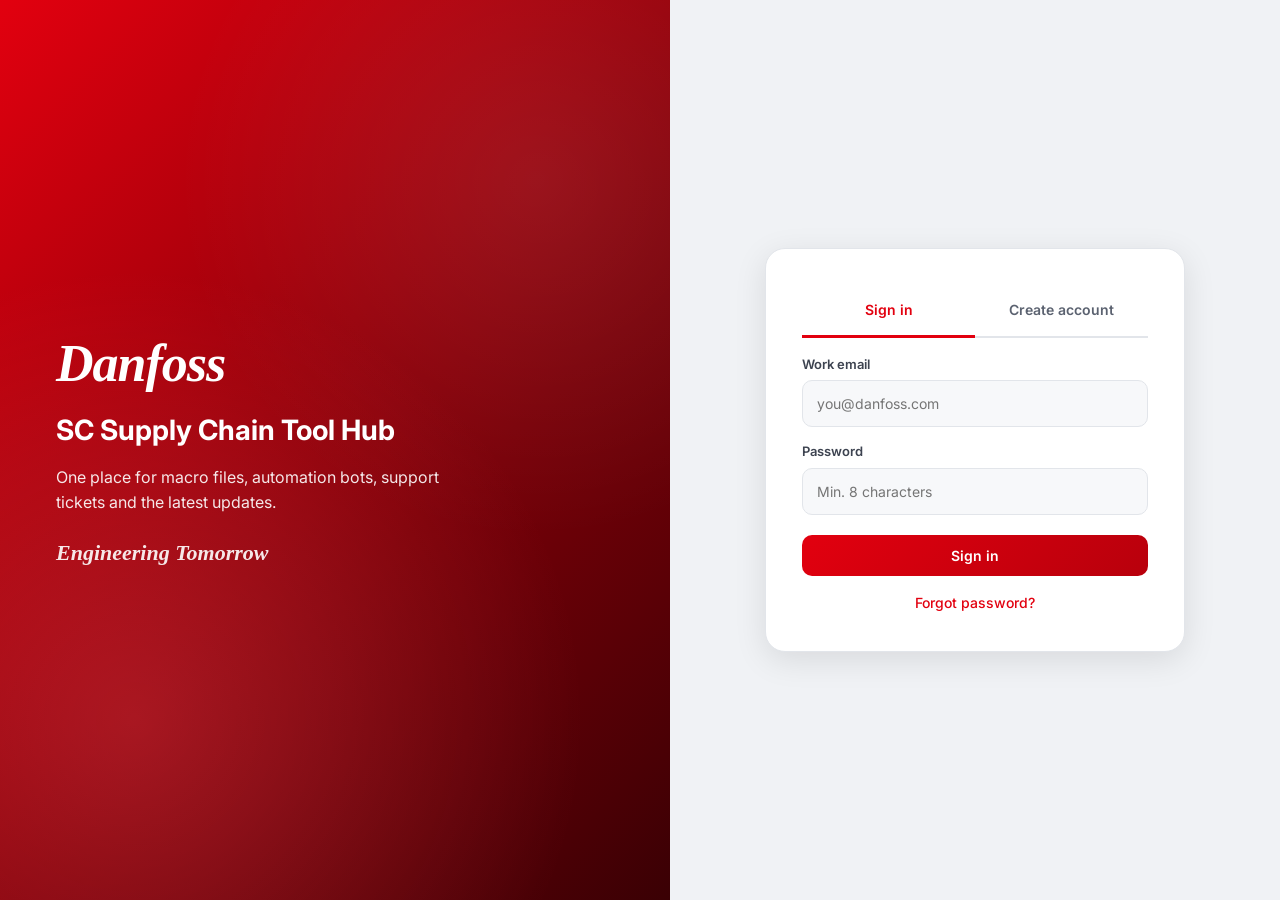
==== admin.html @ 932a8298 "Initial commit" ====
<!DOCTYPE html>
<html lang="en">
<head>
  <meta charset="utf-8">
  <meta name="viewport" content="width=device-width, initial-scale=1">
  <meta name="description" content="Admin panel for SC Tool Hub — manage users, files, tickets, and view activity logs.">
  <title>Admin Panel · SC Tool Hub</title>
  <link rel="stylesheet" href="assets/css/style.css">
  <script src="assets/js/config.js"></script>
</head>
<body data-page="admin">
<main id="content">

  <!-- Header -->
  <div class="admin-header">
    <h2>🛡️ Admin Panel</h2>
    <span style="color: var(--mu); font-size: 14px;" id="adminWelcome"></span>
  </div>

  <!-- Stats -->
  <div class="stats-grid" id="statsGrid">
    <div class="stat-card">
      <div class="stat-icon">👥</div>
      <div class="stat-value" id="statUsers">—</div>
      <div class="stat-label">Total Users</div>
    </div>
    <div class="stat-card">
      <div class="stat-icon">📄</div>
      <div class="stat-value" id="statFiles">—</div>
      <div class="stat-label">Macro Files</div>
    </div>
    <div class="stat-card">
      <div class="stat-icon">🎫</div>
      <div class="stat-value" id="statTickets">—</div>
      <div class="stat-label">Open Tickets</div>
    </div>
    <div class="stat-card">
      <div class="stat-icon">📊</div>
      <div class="stat-value" id="statLogs">—</div>
      <div class="stat-label">Logs (7 days)</div>
    </div>
  </div>

  <!-- Tabs -->
  <div class="admin-tabs" id="adminTabs">
    <button class="on" data-tab="upload">📤 Upload Files</button>
    <button data-tab="users">👥 Users</button>
    <button data-tab="tickets">🎫 Tickets</button>
    <button data-tab="logs">📊 Activity Logs</button>
  </div>

  <!-- ═══════════════════════════════════════════════════════════ -->
  <!-- TAB: Upload Files -->
  <!-- ═══════════════════════════════════════════════════════════ -->
  <div class="admin-section active" id="sec-upload">
    <div class="card">
      <h3 style="margin-top: 0;">Upload Macro Files to SharePoint</h3>
      <p style="color: var(--mu); margin-bottom: 16px;">
        Drag & drop files or click to browse. Supported: .xlsm, .xlsb, .xlsx, .xls, .bas
      </p>

      <div class="drop-zone" id="dropZone">
        <div class="drop-icon">📁</div>
        <div class="drop-text">Drop files here or click to browse</div>
        <div class="drop-hint">Max 25 MB per file</div>
        <input type="file" id="fileInput" multiple accept=".xlsm,.xlsb,.xlsx,.xls,.bas">
      </div>

      <div class="upload-progress" id="uploadProgress">
        <div style="display: flex; justify-content: space-between; margin-bottom: 6px;">
          <span id="uploadFileName">Uploading…</span>
          <span id="uploadPercent">0%</span>
        </div>
        <div class="progress-bar">
          <div class="progress-fill" id="progressFill"></div>
        </div>
      </div>

      <div id="uploadQueue" style="margin-top: 16px;"></div>
    </div>

    <!-- Current Files -->
    <div class="card" style="margin-top: 20px;">
      <div style="display: flex; justify-content: space-between; align-items: center; margin-bottom: 12px; flex-wrap: wrap; gap: 10px;">
        <h3 style="margin: 0;">Current Files in SharePoint</h3>
        <button class="btn alt sm" id="refreshAdminFiles">↻ Refresh</button>
      </div>
      <div class="tw">
        <table>
          <thead>
            <tr>
              <th>File</th>
              <th>Size</th>
              <th>Modified</th>
              <th>Actions</th>
            </tr>
          </thead>
          <tbody id="adminFileTable"></tbody>
        </table>
      </div>
      <div class="empty" id="adminFileStatus">Loading…</div>
    </div>
  </div>

  <!-- ═══════════════════════════════════════════════════════════ -->
  <!-- TAB: Users -->
  <!-- ═══════════════════════════════════════════════════════════ -->
  <div class="admin-section" id="sec-users">
    <div class="card">
      <div class="bar">
        <input id="userSearch" type="search" placeholder="🔍 Search users by name or email…" aria-label="Search users">
        <select id="userRoleFilter" style="width: auto;">
          <option value="">All roles</option>
          <option value="admin">Admin</option>
          <option value="user">User</option>
        </select>
        <button class="btn alt sm" id="refreshUsers">↻ Refresh</button>
      </div>
      <div class="tw">
        <table>
          <thead>
            <tr>
              <th>Name</th>
              <th>Email</th>
              <th>Department</th>
              <th>Role</th>
              <th>Status</th>
              <th>Last Login</th>
              <th>Actions</th>
            </tr>
          </thead>
          <tbody id="userTable"></tbody>
        </table>
      </div>
      <div class="empty" id="userEmpty">Loading users…</div>
    </div>
  </div>

  <!-- ═══════════════════════════════════════════════════════════ -->
  <!-- TAB: Tickets (Admin view) -->
  <!-- ═══════════════════════════════════════════════════════════ -->
  <div class="admin-section" id="sec-tickets">
    <div class="card">
      <div class="bar">
        <input id="ticketSearch" type="search" placeholder="🔍 Search tickets…" aria-label="Search tickets">
        <select id="ticketStatusFilter" style="width: auto;">
          <option value="">All statuses</option>
          <option value="Open">Open</option>
          <option value="In Progress">In Progress</option>
          <option value="Resolved">Resolved</option>
          <option value="Closed">Closed</option>
        </select>
        <button class="btn alt sm" id="refreshTickets">↻ Refresh</button>
      </div>
      <div class="tw">
        <table>
          <thead>
            <tr>
              <th>ID</th>
              <th>Subject</th>
              <th>Requester</th>
              <th>Category</th>
              <th>Priority</th>
              <th>Status</th>
              <th>Created</th>
              <th>Actions</th>
            </tr>
          </thead>
          <tbody id="adminTicketTable"></tbody>
        </table>
      </div>
      <div class="empty" id="adminTicketEmpty">Loading tickets…</div>
    </div>
  </div>

  <!-- ═══════════════════════════════════════════════════════════ -->
  <!-- TAB: Activity Logs -->
  <!-- ═══════════════════════════════════════════════════════════ -->
  <div class="admin-section" id="sec-logs">
    <div class="card">
      <div class="bar">
        <input id="logSearch" type="search" placeholder="🔍 Search logs…" aria-label="Search logs">
        <select id="logActionFilter" style="width: auto;">
          <option value="">All actions</option>
          <option value="login">Login</option>
          <option value="logout">Logout</option>
          <option value="download">Download</option>
          <option value="upload">Upload</option>
          <option value="ticket_create">Ticket Create</option>
          <option value="settings_change">Settings Change</option>
          <option value="admin_action">Admin Action</option>
          <option value="page_view">Page View</option>
        </select>
        <button class="btn alt sm" id="refreshLogs">↻ Refresh</button>
      </div>
      <div class="tw">
        <table>
          <thead>
            <tr>
              <th>Timestamp</th>
              <th>User</th>
              <th>Action</th>
              <th>Details</th>
              <th>Page</th>
            </tr>
          </thead>
          <tbody id="logTable"></tbody>
        </table>
      </div>
      <div class="empty" id="logEmpty">Loading logs…</div>
    </div>
  </div>

</main>

<!-- Ticket Status Modal -->
<div class="modal-overlay" id="ticketModal">
  <div class="modal">
    <h3>Update Ticket Status</h3>
    <input type="hidden" id="modalTicketId">
    <label for="modalStatus">New Status</label>
    <select id="modalStatus">
      <option>Open</option>
      <option>In Progress</option>
      <option>Resolved</option>
      <option>Closed</option>
    </select>
    <label for="modalNotes">Admin Notes</label>
    <textarea id="modalNotes" rows="3" placeholder="Optional notes…"></textarea>
    <div class="modal-actions">
      <button class="btn alt" id="modalCancel">Cancel</button>
      <button class="btn" id="modalSave">💾 Save</button>
    </div>
  </div>
</div>

<script src="assets/js/app.js"></script>
<script>
(async () => {
  const S = await initShell();
  if (!S) return;

  // Only admins can access this page
  if (!S.isAdmin) {
    document.body.innerHTML = '<div style="text-align:center;padding:80px 20px;"><h2>🚫 Access Denied</h2><p style="color:var(--mu);margin-top:12px;">You do not have admin privileges.</p><a class="btn" href="home.html" style="margin-top:20px;">Go Home</a></div>';
    return;
  }

  API.log("page_view", "Admin Panel");
  $("#adminWelcome").textContent = `Welcome, ${S.name}`;

  // ── Tab Switching ──────────────────────────────────────────
  const tabs = $$("#adminTabs button");
  tabs.forEach(btn => {
    btn.onclick = () => {
      tabs.forEach(b => b.classList.toggle("on", b === btn));
      $$(".admin-section").forEach(s => s.classList.remove("active"));
      $(`#sec-${btn.dataset.tab}`).classList.add("active");
    };
  });

  // ── Stats ──────────────────────────────────────────────────
  async function loadStats() {
    try {
      const s = await API.getStats();
      $("#statUsers").textContent = s.totalUsers ?? "—";
      $("#statFiles").textContent = s.totalFiles ?? "—";
      $("#statTickets").textContent = s.openTickets ?? "—";
      $("#statLogs").textContent = s.recentLogs ?? "—";
    } catch {}
  }
  loadStats();

  // ── File Upload ────────────────────────────────────────────
  const dropZone = $("#dropZone");
  const fileInput = $("#fileInput");
  const allowedExts = [".xlsm", ".xlsb", ".xlsx", ".xls", ".bas"];

  ["dragover", "dragenter"].forEach(evt => {
    dropZone.addEventListener(evt, e => { e.preventDefault(); dropZone.classList.add("dragover"); });
  });
  ["dragleave", "drop"].forEach(evt => {
    dropZone.addEventListener(evt, e => { e.preventDefault(); dropZone.classList.remove("dragover"); });
  });
  dropZone.addEventListener("drop", e => {
    if (e.dataTransfer.files.length) handleFiles(e.dataTransfer.files);
  });
  fileInput.addEventListener("change", () => {
    if (fileInput.files.length) handleFiles(fileInput.files);
  });

  async function handleFiles(fileList) {
    const files = Array.from(fileList);
    const queue = $("#uploadQueue");

    for (const file of files) {
      const ext = "." + file.name.split(".").pop().toLowerCase();
      if (!allowedExts.includes(ext)) {
        queue.innerHTML += `<div class="msg err" style="display:block;margin-bottom:8px;">❌ ${esc(file.name)} — unsupported file type</div>`;
        continue;
      }
      if (file.size > 25 * 1024 * 1024) {
        queue.innerHTML += `<div class="msg err" style="display:block;margin-bottom:8px;">❌ ${esc(file.name)} — exceeds 25 MB limit</div>`;
        continue;
      }

      // Show progress
      const progress = $("#uploadProgress");
      progress.classList.add("active");
      $("#uploadFileName").textContent = file.name;
      $("#uploadPercent").textContent = "Uploading…";
      $("#progressFill").style.width = "30%";

      try {
        await API.uploadFile(file);
        $("#progressFill").style.width = "100%";
        $("#uploadPercent").textContent = "✅ Done";
        queue.innerHTML += `<div class="msg ok" style="display:block;margin-bottom:8px;">✅ ${esc(file.name)} uploaded successfully</div>`;
        API.log("upload", file.name);
        showToast(`${file.name} uploaded!`, "success");
      } catch (err) {
        queue.innerHTML += `<div class="msg err" style="display:block;margin-bottom:8px;">❌ ${esc(file.name)} — upload failed</div>`;
        showToast(`Failed to upload ${file.name}`, "error");
      }

      setTimeout(() => { progress.classList.remove("active"); }, 1500);
    }

    fileInput.value = "";
    loadAdminFiles();
    loadStats();
  }

  // ── Admin File List ────────────────────────────────────────
  let ADMIN_FILES = [];
  async function loadAdminFiles() {
    try {
      const result = await API.listFiles();
      ADMIN_FILES = result.files || [];
      drawAdminFiles();
    } catch {
      $("#adminFileStatus").textContent = "Failed to load files.";
      $("#adminFileStatus").style.display = "block";
    }
  }

  function drawAdminFiles() {
    const st = $("#adminFileStatus");
    $("#adminFileTable").innerHTML = ADMIN_FILES.map(f => `
      <tr>
        <td>📊 ${esc(f.name)}</td>
        <td>${fmtSize(f.size)}</td>
        <td>${fmtDate(f.modified)}</td>
        <td>
          <a class="btn sm" href="${esc(f.downloadUrl)}">⬇</a>
          <button class="btn sm" style="background:#dc3545;" onclick="deleteFile('${esc(f.id || '')}','${esc(f.name)}')">🗑</button>
        </td>
      </tr>
    `).join("");
    st.style.display = ADMIN_FILES.length ? "none" : "block";
    if (!ADMIN_FILES.length) st.textContent = "No files in SharePoint yet.";
  }

  window.deleteFile = async (fileId, fileName) => {
    if (!confirm(`Delete "${fileName}" from SharePoint?`)) return;
    try {
      await API.deleteFile(fileId);
      API.log("admin_action", "Deleted file: " + fileName);
      showToast(`${fileName} deleted`, "success");
      loadAdminFiles();
      loadStats();
    } catch {
      showToast("Failed to delete file", "error");
    }
  };

  $("#refreshAdminFiles").onclick = loadAdminFiles;
  loadAdminFiles();

  // ── Users ──────────────────────────────────────────────────
  let ALL_USERS = [];
  async function loadUsers() {
    try {
      const result = await API.listUsers();
      ALL_USERS = result.users || [];
      drawUsers();
    } catch {
      $("#userEmpty").textContent = "Failed to load users.";
    }
  }

  function drawUsers() {
    const q = ($("#userSearch").value || "").toLowerCase();
    const role = $("#userRoleFilter").value;
    let filtered = ALL_USERS
      .filter(u => !q || u.FullName?.toLowerCase().includes(q) || u.Email?.toLowerCase().includes(q))
      .filter(u => !role || u.Role === role);

    $("#userTable").innerHTML = filtered.map(u => `
      <tr>
        <td>${esc(u.FullName || "—")}</td>
        <td>${esc(u.Email)}</td>
        <td>${esc(u.Department || "—")}</td>
        <td><span class="pill">${esc(u.Role)}</span></td>
        <td>${u.IsActive ? "✅ Active" : "❌ Inactive"}</td>
        <td>${u.LastLogin ? fmtDate(u.LastLogin) : "Never"}</td>
        <td>
          <button class="btn sm alt" onclick="toggleRole('${esc(u.Title)}','${u.Role === "admin" ? "user" : "admin"}')">${u.Role === "admin" ? "⬇ Demote" : "⬆ Promote"}</button>
          <button class="btn sm alt" onclick="toggleActive('${esc(u.Title)}',${!u.IsActive})">${u.IsActive ? "🚫 Disable" : "✅ Enable"}</button>
        </td>
      </tr>
    `).join("");
    $("#userEmpty").style.display = filtered.length ? "none" : "block";
    if (!filtered.length) $("#userEmpty").textContent = ALL_USERS.length ? "No users match." : "No users found.";
  }

  window.toggleRole = async (userId, newRole) => {
    if (!confirm(`Change user role to "${newRole}"?`)) return;
    try {
      await API.updateUser(userId, { role: newRole });
      API.log("admin_action", `Changed user ${userId} role to ${newRole}`);
      showToast("Role updated", "success");
      loadUsers();
    } catch { showToast("Failed to update role", "error"); }
  };

  window.toggleActive = async (userId, active) => {
    try {
      await API.updateUser(userId, { isActive: active });
      API.log("admin_action", `${active ? "Enabled" : "Disabled"} user ${userId}`);
      showToast(active ? "User enabled" : "User disabled", "success");
      loadUsers();
    } catch { showToast("Failed to update user", "error"); }
  };

  $("#userSearch").oninput = drawUsers;
  $("#userRoleFilter").onchange = drawUsers;
  $("#refreshUsers").onclick = loadUsers;
  loadUsers();

  // ── Admin Tickets ──────────────────────────────────────────
  let ALL_TICKETS = [];
  async function loadAllTickets() {
    try {
      const result = await API.listAllTickets();
      ALL_TICKETS = result.tickets || [];
      drawAllTickets();
    } catch {
      $("#adminTicketEmpty").textContent = "Failed to load tickets.";
    }
  }

  function drawAllTickets() {
    const q = ($("#ticketSearch").value || "").toLowerCase();
    const status = $("#ticketStatusFilter").value;
    let filtered = ALL_TICKETS
      .filter(t => !q || (t.Title || "").toLowerCase().includes(q) || (t.RequesterName || "").toLowerCase().includes(q))
      .filter(t => !status || t.Status === status);

    $("#adminTicketTable").innerHTML = filtered.map(t => `
      <tr>
        <td>#${esc(t.TicketNo || t.Id)}</td>
        <td>${esc(t.Title)}</td>
        <td>${esc(t.RequesterName || "—")}<br><small style="color:var(--mu);">${esc(t.RequesterEmail || "")}</small></td>
        <td>${esc(t.Category)}</td>
        <td>${esc(t.Priority)}</td>
        <td><span class="pill ${esc(t.Status).replace(/ /g, '-')}">${esc(t.Status)}</span></td>
        <td>${fmtDate(t.CreatedDate)}</td>
        <td><button class="btn sm" onclick="openTicketModal('${esc(t.Id || t.Title)}','${esc(t.Status)}')">✏️ Update</button></td>
      </tr>
    `).join("");
    $("#adminTicketEmpty").style.display = filtered.length ? "none" : "block";
  }

  window.openTicketModal = (id, currentStatus) => {
    $("#modalTicketId").value = id;
    $("#modalStatus").value = currentStatus;
    $("#modalNotes").value = "";
    $("#ticketModal").classList.add("show");
  };

  $("#modalCancel").onclick = () => $("#ticketModal").classList.remove("show");
  $("#ticketModal").onclick = e => { if (e.target === $("#ticketModal")) $("#ticketModal").classList.remove("show"); };

  $("#modalSave").onclick = async () => {
    const ticketId = $("#modalTicketId").value;
    const newStatus = $("#modalStatus").value;
    const notes = $("#modalNotes").value.trim();

    try {
      await API.updateTicketStatus(ticketId, newStatus, notes);
      API.log("admin_action", `Updated ticket ${ticketId} to ${newStatus}`);
      showToast("Ticket updated", "success");
      $("#ticketModal").classList.remove("show");
      loadAllTickets();
      loadStats();
    } catch {
      showToast("Failed to update ticket", "error");
    }
  };

  $("#ticketSearch").oninput = drawAllTickets;
  $("#ticketStatusFilter").onchange = drawAllTickets;
  $("#refreshTickets").onclick = loadAllTickets;
  loadAllTickets();

  // ── Activity Logs ──────────────────────────────────────────
  let ALL_LOGS = [];
  async function loadLogs() {
    try {
      const result = await API.getLogs();
      ALL_LOGS = result.logs || [];
      drawLogs();
    } catch {
      $("#logEmpty").textContent = "Failed to load logs.";
    }
  }

  function drawLogs() {
    const q = ($("#logSearch").value || "").toLowerCase();
    const action = $("#logActionFilter").value;
    let filtered = ALL_LOGS
      .filter(l => !q || (l.UserEmail || "").toLowerCase().includes(q) || (l.Details || "").toLowerCase().includes(q))
      .filter(l => !action || l.Action === action);

    $("#logTable").innerHTML = filtered.slice(0, 200).map(l => `
      <tr>
        <td>${fmtDate(l.Timestamp)}</td>
        <td>${esc(l.UserEmail || "—")}</td>
        <td><span class="pill">${esc(l.Action)}</span></td>
        <td style="white-space:normal;max-width:300px;">${esc(l.Details || "—")}</td>
        <td>${esc(l.PageUrl || "—")}</td>
      </tr>
    `).join("");
    $("#logEmpty").style.display = filtered.length ? "none" : "block";
    if (!filtered.length) $("#logEmpty").textContent = ALL_LOGS.length ? "No logs match your filter." : "No activity logs found.";
  }

  $("#logSearch").oninput = drawLogs;
  $("#logActionFilter").onchange = drawLogs;
  $("#refreshLogs").onclick = loadLogs;
  loadLogs();

})();
</script>

</body>
</html>
---- assets/css/style.css ----
/* ============================================================
   SC Tool Hub — Premium Responsive Design System
   Mobile-first · Dark mode · Glassmorphism · Micro-animations
   ============================================================ */

/* ── Google Font ─────────────────────────────────────────────── */
@import url('https://fonts.googleapis.com/css2?family=Inter:wght@400;500;600;700;800&display=swap');

/* ── Design Tokens ───────────────────────────────────────────── */
:root {
  --red: #e2000f;
  --red-d: #b8000c;
  --red-glow: rgba(226, 0, 15, .18);
  --accent: #ff4d5a;
  --bg: #f0f2f5;
  --card: #ffffff;
  --card-hover: #fafbfc;
  --tx: #14161a;
  --tx-secondary: #3d4350;
  --mu: #5b6270;
  --bd: #e2e5ea;
  --side: #ffffff;
  --side-hover: #f5f6f8;
  --input-bg: #f7f8fa;
  --shadow-sm: 0 1px 3px rgba(0,0,0,.06);
  --shadow-md: 0 4px 16px rgba(0,0,0,.08);
  --shadow-lg: 0 8px 32px rgba(0,0,0,.10);
  --shadow-glow: 0 0 20px var(--red-glow);
  --glass: rgba(255,255,255,.72);
  --glass-border: rgba(255,255,255,.3);
  --r: 14px;
  --r-sm: 10px;
  --r-lg: 20px;
  --transition: .22s cubic-bezier(.4,0,.2,1);
  --bounce: .35s cubic-bezier(.34,1.56,.64,1);
}

[data-theme=dark] {
  --bg: #0d0f14;
  --card: #181b23;
  --card-hover: #1f222c;
  --tx: #f1f2f4;
  --tx-secondary: #c8cbd2;
  --mu: #8b92a0;
  --bd: #2a2e3a;
  --side: #141720;
  --side-hover: #1c2030;
  --input-bg: #1c1f28;
  --shadow-sm: 0 1px 3px rgba(0,0,0,.2);
  --shadow-md: 0 4px 16px rgba(0,0,0,.25);
  --shadow-lg: 0 8px 32px rgba(0,0,0,.35);
  --glass: rgba(24,27,35,.82);
  --glass-border: rgba(255,255,255,.08);
}

/* ── Reset & Base ────────────────────────────────────────────── */
*, *::before, *::after { box-sizing: border-box; margin: 0; padding: 0; }
html { height: 100%; scroll-behavior: smooth; -webkit-text-size-adjust: 100%; }
body {
  font-family: 'Inter', 'Segoe UI', system-ui, -apple-system, sans-serif;
  background: var(--bg);
  color: var(--tx);
  min-height: 100%;
  line-height: 1.55;
  -webkit-font-smoothing: antialiased;
  -moz-osx-font-smoothing: grayscale;
}
a { color: inherit; text-decoration: none; }
img { max-width: 100%; display: block; }

/* ── Scrollbar ───────────────────────────────────────────────── */
::-webkit-scrollbar { width: 6px; height: 6px; }
::-webkit-scrollbar-track { background: transparent; }
::-webkit-scrollbar-thumb { background: var(--bd); border-radius: 10px; }
::-webkit-scrollbar-thumb:hover { background: var(--mu); }

/* ── Top Bar ─────────────────────────────────────────────────── */
.top {
  position: sticky; top: 0; z-index: 100;
  height: 64px;
  background: linear-gradient(135deg, var(--red) 0%, #c4000d 100%);
  color: #fff;
  display: flex; align-items: center; gap: 16px;
  padding: 0 24px;
  box-shadow: 0 2px 12px rgba(226,0,15,.25);
}
.logo {
  font: italic 800 26px Georgia, serif;
  letter-spacing: -1px;
  padding-right: 18px;
  border-right: 1px solid rgba(255,255,255,.35);
  white-space: nowrap;
  user-select: none;
}
.top h1 {
  font-size: 18px; font-weight: 600;
  margin: 0; flex: 1;
  white-space: nowrap; overflow: hidden; text-overflow: ellipsis;
}

/* Hamburger */
.burger {
  display: none;
  background: none; border: 0; color: #fff;
  font-size: 24px; cursor: pointer;
  width: 40px; height: 40px;
  border-radius: var(--r-sm);
  transition: background var(--transition);
}
.burger:hover { background: rgba(255,255,255,.15); }

/* Notification bell */
.bell {
  position: relative; font-size: 20px;
  width: 40px; height: 40px;
  display: grid; place-items: center;
  border-radius: 50%;
  transition: background var(--transition);
  cursor: pointer;
}
.bell:hover { background: rgba(255,255,255,.15); }
.bell b {
  position: absolute; top: 4px; right: 2px;
  background: #fff; color: var(--red);
  font-size: 10px; font-weight: 800;
  border-radius: 10px; padding: 1px 5px;
  min-width: 18px; text-align: center;
  animation: bellPulse 2s infinite;
}
@keyframes bellPulse {
  0%, 100% { transform: scale(1); }
  50% { transform: scale(1.15); }
}

/* User avatar */
.user {
  display: flex; align-items: center; gap: 10px;
  font-weight: 600; font-size: 14px;
  cursor: default;
}
.av {
  width: 36px; height: 36px; border-radius: 50%;
  background: #fff; color: var(--red);
  display: grid; place-items: center;
  font-weight: 800; font-size: 15px;
  box-shadow: 0 2px 8px rgba(0,0,0,.12);
  transition: transform var(--bounce);
}
.av:hover { transform: scale(1.1); }

/* ── Layout ──────────────────────────────────────────────────── */
.layout {
  display: flex;
  min-height: calc(100vh - 64px);
}

/* ── Sidebar ─────────────────────────────────────────────────── */
.side {
  width: 240px; flex: none;
  background: var(--side);
  border-right: 1px solid var(--bd);
  padding: 16px 12px;
  display: flex; flex-direction: column; gap: 4px;
  position: sticky; top: 64px;
  height: calc(100vh - 64px);
  overflow-y: auto;
  transition: background var(--transition);
}
.side a {
  display: flex; gap: 12px; align-items: center;
  padding: 12px 16px;
  border-radius: var(--r-sm);
  font-size: 14px; font-weight: 500;
  color: var(--tx-secondary);
  transition: all var(--transition);
  position: relative;
}
.side a span {
  font-size: 18px;
  width: 24px; text-align: center;
  transition: transform var(--bounce);
}
.side a:hover {
  background: var(--side-hover);
  color: var(--tx);
  transform: translateX(3px);
}
.side a:hover span { transform: scale(1.15); }
.side a.on {
  background: linear-gradient(135deg, var(--red), var(--accent));
  color: #fff;
  font-weight: 700;
  box-shadow: 0 3px 12px var(--red-glow);
}
.side a.on::before {
  content: '';
  position: absolute; left: 0; top: 50%;
  transform: translateY(-50%);
  width: 4px; height: 28px;
  background: #fff;
  border-radius: 0 4px 4px 0;
}
.side .sp { flex: 1; }
.side hr {
  border: 0; border-top: 1px solid var(--bd);
  margin: 4px 0;
}

/* Sidebar overlay for mobile */
.side-overlay {
  display: none;
  position: fixed; inset: 0;
  background: rgba(0,0,0,.4);
  z-index: 29;
  backdrop-filter: blur(2px);
  -webkit-backdrop-filter: blur(2px);
  opacity: 0;
  transition: opacity var(--transition);
}
.side-overlay.show { display: block; opacity: 1; }

/* ── Main Content ────────────────────────────────────────────── */
.main {
  flex: 1; min-width: 0;
  display: flex; flex-direction: column;
}
#content {
  flex: 1;
  padding: 28px;
  max-width: 1340px;
  width: 100%;
  margin: 0 auto;
  animation: fadeUp .4s ease-out;
}
@keyframes fadeUp {
  from { opacity: 0; transform: translateY(12px); }
  to { opacity: 1; transform: translateY(0); }
}

/* ── Footer ──────────────────────────────────────────────────── */
.foot {
  padding: 16px 28px;
  font-size: 12px; color: var(--mu);
  border-top: 1px solid var(--bd);
  display: flex; justify-content: space-between;
  gap: 12px; flex-wrap: wrap;
}

/* ── Hero Section (Home) ─────────────────────────────────────── */
.hero {
  border-radius: var(--r-lg);
  padding: 44px 40px;
  background:
    linear-gradient(110deg, var(--card) 0% 52%, transparent 52%),
    linear-gradient(135deg, #5b9bd5, #3a7d3a);
  position: relative; overflow: hidden;
  min-height: 280px;
  border: 1px solid var(--bd);
  box-shadow: var(--shadow-md);
}
.hero::after {
  content: '';
  position: absolute; top: 0; bottom: 0;
  left: 50%; width: 40px;
  background: var(--red);
  transform: skewX(-18deg);
  opacity: .9;
}
.hero h2 {
  font-size: clamp(24px, 3.5vw, 42px);
  font-weight: 800;
  margin: 8px 0;
  line-height: 1.15;
}
.hero p {
  color: var(--mu);
  max-width: 480px;
  font-size: 16px;
  line-height: 1.6;
}
.hero .tag {
  font: italic 700 20px Georgia, serif;
  color: var(--red);
  margin-top: 8px;
}
.hero .sl {
  position: absolute; right: 28px; top: 22px;
  color: #fff; font-size: 14px;
  text-align: right; z-index: 2;
  font-weight: 600;
  text-shadow: 0 1px 4px rgba(0,0,0,.3);
}

/* ── Dashboard Grid ──────────────────────────────────────────── */
.grid {
  display: grid;
  grid-template-columns: repeat(auto-fit, minmax(260px, 1fr));
  gap: 20px;
  margin-top: 24px;
}

/* ── Cards ────────────────────────────────────────────────────── */
.card {
  background: var(--card);
  border: 1px solid var(--bd);
  border-radius: var(--r);
  padding: 24px;
  box-shadow: var(--shadow-sm);
  transition: all var(--transition);
}
.card:hover {
  box-shadow: var(--shadow-md);
}

/* Tile cards (home page) */
.tile {
  display: flex; flex-direction: column;
  gap: 10px;
  min-height: 220px;
  transition: all var(--transition);
  cursor: pointer;
  position: relative;
  overflow: hidden;
}
.tile::before {
  content: '';
  position: absolute; inset: 0;
  background: linear-gradient(135deg, var(--red-glow), transparent);
  opacity: 0;
  transition: opacity var(--transition);
  border-radius: var(--r);
}
.tile:hover {
  transform: translateY(-6px);
  box-shadow: var(--shadow-lg), var(--shadow-glow);
  border-color: rgba(226,0,15,.2);
}
.tile:hover::before { opacity: 1; }
.tile:active { transform: translateY(-2px); }

.ic {
  width: 56px; height: 56px;
  border-radius: 14px;
  background: linear-gradient(135deg, var(--red), var(--accent));
  color: #fff;
  display: grid; place-items: center;
  font-size: 26px;
  position: relative; z-index: 1;
  box-shadow: 0 4px 12px var(--red-glow);
  transition: transform var(--bounce);
}
.tile:hover .ic { transform: scale(1.08) rotate(-3deg); }
.tile h3 {
  margin: 8px 0 0; font-size: 20px;
  font-weight: 700;
  position: relative; z-index: 1;
}
.tile p {
  margin: 0; color: var(--mu);
  font-size: 14px; line-height: 1.5;
  position: relative; z-index: 1;
}
.go {
  margin-top: auto;
  width: 40px; height: 40px;
  border-radius: 50%;
  background: linear-gradient(135deg, var(--red), var(--accent));
  color: #fff;
  display: grid; place-items: center;
  font-size: 18px;
  position: relative; z-index: 1;
  box-shadow: 0 3px 10px var(--red-glow);
  transition: all var(--bounce);
}
.tile:hover .go { transform: translateX(4px); }

/* ── Buttons ─────────────────────────────────────────────────── */
.btn {
  background: linear-gradient(135deg, var(--red), var(--red-d));
  color: #fff;
  border: 0; border-radius: var(--r-sm);
  padding: 12px 22px;
  font-size: 14px; font-weight: 600;
  cursor: pointer;
  display: inline-flex; align-items: center; justify-content: center;
  gap: 8px;
  transition: all var(--transition);
  position: relative;
  overflow: hidden;
  text-align: center;
  font-family: inherit;
  white-space: nowrap;
}
.btn::after {
  content: '';
  position: absolute; inset: 0;
  background: linear-gradient(135deg, rgba(255,255,255,.15), transparent);
  opacity: 0;
  transition: opacity var(--transition);
}
.btn:hover { transform: translateY(-1px); box-shadow: 0 4px 14px var(--red-glow); }
.btn:hover::after { opacity: 1; }
.btn:active { transform: translateY(0); }
.btn:disabled { opacity: .55; cursor: not-allowed; transform: none; }

.btn.alt {
  background: var(--card);
  color: var(--tx);
  border: 1px solid var(--bd);
}
.btn.alt::after { display: none; }
.btn.alt:hover { background: var(--card-hover); box-shadow: var(--shadow-sm); }

.btn.sm { padding: 8px 14px; font-size: 13px; border-radius: 8px; }

.btn.success { background: linear-gradient(135deg, #1a8c35, #15742b); }
.btn.success:hover { box-shadow: 0 4px 14px rgba(26,140,53,.25); }

/* ── Form Elements ───────────────────────────────────────────── */
input, select, textarea {
  width: 100%;
  padding: 12px 14px;
  border: 1.5px solid var(--bd);
  border-radius: var(--r-sm);
  font: inherit; font-size: 14px;
  background: var(--input-bg);
  color: var(--tx);
  transition: all var(--transition);
}
input:hover, select:hover, textarea:hover {
  border-color: var(--mu);
}
input:focus, select:focus, textarea:focus {
  outline: none;
  border-color: var(--red);
  box-shadow: 0 0 0 3px var(--red-glow);
  background: var(--card);
}
.btn:focus-visible, a:focus-visible {
  outline: 2px solid var(--red);
  outline-offset: 2px;
}
label {
  display: block;
  font-size: 13px; font-weight: 600;
  margin: 14px 0 6px;
  color: var(--tx-secondary);
}
textarea { resize: vertical; min-height: 80px; }

/* Row layout for form fields */
.row {
  display: grid;
  grid-template-columns: 1fr 1fr;
  gap: 16px;
}

/* Search/filter bar */
.bar {
  display: flex; gap: 10px;
  flex-wrap: wrap;
  margin-bottom: 16px;
}
.bar input { flex: 1; min-width: 200px; }
.bar select { width: auto; min-width: 140px; }

/* ── Tables ───────────────────────────────────────────────────── */
.tw { overflow-x: auto; -webkit-overflow-scrolling: touch; }
table { width: 100%; border-collapse: collapse; }
th, td {
  text-align: left;
  padding: 13px 12px;
  border-bottom: 1px solid var(--bd);
  font-size: 14px;
}
th {
  color: var(--mu);
  font-weight: 600;
  font-size: 12px;
  text-transform: uppercase;
  letter-spacing: .5px;
  background: var(--input-bg);
  position: sticky; top: 0;
}
td { white-space: nowrap; }
tr { transition: background var(--transition); }
tbody tr:hover { background: var(--card-hover); }

/* ── Pill / Badge ────────────────────────────────────────────── */
.pill {
  padding: 4px 12px;
  border-radius: 20px;
  font-size: 12px; font-weight: 600;
  background: var(--input-bg);
  color: var(--mu);
  display: inline-block;
}
.pill.Open { background: #fde8ea; color: var(--red); }
.pill.In-Progress { background: #fff3d6; color: #8a5a00; }
.pill.Resolved, .pill.Closed { background: #dff5e3; color: #1a6b2c; }

/* ── Messages / Alerts ───────────────────────────────────────── */
.msg {
  padding: 12px 16px;
  border-radius: var(--r-sm);
  margin-top: 14px;
  font-size: 14px;
  display: none;
  animation: fadeUp .3s ease-out;
}
.msg.err {
  display: block;
  background: #fde8ea;
  color: #a1000b;
  border: 1px solid #f5c6cb;
}
.msg.ok {
  display: block;
  background: #dff5e3;
  color: #1a6b2c;
  border: 1px solid #b7e4c7;
}

/* ── Empty state ─────────────────────────────────────────────── */
.empty {
  text-align: center;
  color: var(--mu);
  padding: 40px 20px;
  font-size: 15px;
}

/* ── Auth Pages ──────────────────────────────────────────────── */
.auth {
  min-height: 100vh;
  display: grid;
  grid-template-columns: 1.1fr 1fr;
}
.auth .art {
  background: linear-gradient(135deg, var(--red) 0%, #7a0008 60%, #3a0004 100%);
  color: #fff;
  padding: 56px;
  display: flex; flex-direction: column; justify-content: center;
  position: relative;
  overflow: hidden;
}
.auth .art::before {
  content: '';
  position: absolute; inset: 0;
  background:
    radial-gradient(circle at 20% 80%, rgba(255,77,90,.3), transparent 50%),
    radial-gradient(circle at 80% 20%, rgba(255,255,255,.08), transparent 40%);
}
.auth .art > * { position: relative; z-index: 1; }
.auth .art .logo { border: 0; font-size: 52px; margin-bottom: 16px; }
.auth .art h2 { font-size: 28px; font-weight: 700; margin-bottom: 12px; }
.auth .art p { font-size: 16px; opacity: .9; line-height: 1.6; max-width: 420px; }

.auth .box {
  display: flex; align-items: center; justify-content: center;
  padding: 32px;
  background: var(--bg);
}
.auth form {
  width: 100%; max-width: 420px;
  background: var(--card);
  padding: 36px;
  border-radius: var(--r-lg);
  box-shadow: var(--shadow-lg);
  border: 1px solid var(--bd);
}

/* Tabs (Sign in / Create account) */
.tabs {
  display: flex;
  border-bottom: 2px solid var(--bd);
  margin-bottom: 16px;
}
.tabs button {
  flex: 1;
  background: none; border: 0;
  padding: 14px;
  font: inherit; font-size: 14px; font-weight: 600;
  color: var(--mu);
  cursor: pointer;
  border-bottom: 3px solid transparent;
  margin-bottom: -2px;
  transition: all var(--transition);
}
.tabs button:hover { color: var(--tx); }
.tabs button.on {
  color: var(--red);
  border-color: var(--red);
}

/* ── Dev / Placeholder Cards ─────────────────────────────────── */
.dev {
  text-align: center;
  padding: 60px 24px;
}
.dev .ic {
  margin: 0 auto 20px;
  width: 80px; height: 80px;
  font-size: 38px;
}

/* ── Updates / Announcements ─────────────────────────────────── */
.upd {
  border-left: 4px solid var(--red);
  margin-bottom: 16px;
  transition: all var(--transition);
}
.upd:hover {
  border-left-color: var(--accent);
  transform: translateX(2px);
}
.upd small { color: var(--mu); }

/* ── Admin Panel ─────────────────────────────────────────────── */
.admin-header {
  display: flex;
  align-items: center;
  justify-content: space-between;
  flex-wrap: wrap;
  gap: 16px;
  margin-bottom: 24px;
}
.admin-header h2 { margin: 0; }

.admin-tabs {
  display: flex;
  gap: 4px;
  background: var(--input-bg);
  border-radius: var(--r-sm);
  padding: 4px;
  margin-bottom: 24px;
  flex-wrap: wrap;
}
.admin-tabs button {
  background: none; border: 0;
  padding: 10px 20px;
  border-radius: 8px;
  font: inherit; font-size: 14px; font-weight: 500;
  color: var(--mu);
  cursor: pointer;
  transition: all var(--transition);
  white-space: nowrap;
}
.admin-tabs button:hover { color: var(--tx); }
.admin-tabs button.on {
  background: var(--card);
  color: var(--red);
  font-weight: 700;
  box-shadow: var(--shadow-sm);
}

.admin-section { display: none; animation: fadeUp .3s ease-out; }
.admin-section.active { display: block; }

/* Stats row */
.stats-grid {
  display: grid;
  grid-template-columns: repeat(auto-fit, minmax(180px, 1fr));
  gap: 16px;
  margin-bottom: 24px;
}
.stat-card {
  background: var(--card);
  border: 1px solid var(--bd);
  border-radius: var(--r);
  padding: 20px;
  text-align: center;
  box-shadow: var(--shadow-sm);
  transition: all var(--transition);
}
.stat-card:hover { transform: translateY(-2px); box-shadow: var(--shadow-md); }
.stat-card .stat-icon { font-size: 28px; margin-bottom: 8px; }
.stat-card .stat-value { font-size: 32px; font-weight: 800; color: var(--red); }
.stat-card .stat-label { font-size: 13px; color: var(--mu); margin-top: 4px; font-weight: 500; }

/* Drag & Drop Upload */
.drop-zone {
  border: 2px dashed var(--bd);
  border-radius: var(--r);
  padding: 48px 24px;
  text-align: center;
  color: var(--mu);
  cursor: pointer;
  transition: all var(--transition);
  background: var(--input-bg);
  position: relative;
}
.drop-zone:hover, .drop-zone.dragover {
  border-color: var(--red);
  background: var(--red-glow);
  color: var(--tx);
}
.drop-zone .drop-icon { font-size: 48px; margin-bottom: 12px; }
.drop-zone .drop-text { font-size: 16px; font-weight: 600; }
.drop-zone .drop-hint { font-size: 13px; margin-top: 6px; }
.drop-zone input[type="file"] {
  position: absolute; inset: 0;
  opacity: 0; cursor: pointer;
  width: 100%; height: 100%;
}

/* Upload progress */
.upload-progress {
  margin-top: 16px;
  display: none;
}
.upload-progress.active { display: block; }
.progress-bar {
  height: 6px;
  background: var(--bd);
  border-radius: 3px;
  overflow: hidden;
}
.progress-fill {
  height: 100%;
  background: linear-gradient(90deg, var(--red), var(--accent));
  border-radius: 3px;
  transition: width .3s ease;
  width: 0;
}

/* ── Loading Spinner ─────────────────────────────────────────── */
.spinner {
  display: inline-block;
  width: 20px; height: 20px;
  border: 2.5px solid var(--bd);
  border-top-color: var(--red);
  border-radius: 50%;
  animation: spin .6s linear infinite;
}
@keyframes spin { to { transform: rotate(360deg); } }

/* Loading overlay for page transitions */
.loading-overlay {
  position: fixed; inset: 0;
  background: var(--glass);
  backdrop-filter: blur(8px);
  -webkit-backdrop-filter: blur(8px);
  display: grid; place-items: center;
  z-index: 1000;
  opacity: 0;
  pointer-events: none;
  transition: opacity var(--transition);
}
.loading-overlay.show {
  opacity: 1;
  pointer-events: all;
}
.loading-overlay .spinner {
  width: 40px; height: 40px;
  border-width: 4px;
}

/* ── Toast Notifications ─────────────────────────────────────── */
.toast-container {
  position: fixed;
  bottom: 24px; right: 24px;
  z-index: 9999;
  display: flex; flex-direction: column-reverse;
  gap: 10px;
}
.toast {
  background: var(--card);
  border: 1px solid var(--bd);
  border-radius: var(--r-sm);
  padding: 14px 20px;
  box-shadow: var(--shadow-lg);
  font-size: 14px;
  display: flex; align-items: center; gap: 10px;
  min-width: 280px; max-width: 400px;
  animation: slideInRight .35s ease-out;
  transition: all var(--transition);
}
.toast.success { border-left: 4px solid #1a8c35; }
.toast.error { border-left: 4px solid var(--red); }
.toast.info { border-left: 4px solid #2563eb; }
@keyframes slideInRight {
  from { opacity: 0; transform: translateX(80px); }
  to { opacity: 1; transform: translateX(0); }
}

/* ── Modal / Dialog ──────────────────────────────────────────── */
.modal-overlay {
  position: fixed; inset: 0;
  background: rgba(0,0,0,.5);
  backdrop-filter: blur(4px);
  -webkit-backdrop-filter: blur(4px);
  z-index: 200;
  display: grid; place-items: center;
  padding: 20px;
  opacity: 0; pointer-events: none;
  transition: opacity var(--transition);
}
.modal-overlay.show { opacity: 1; pointer-events: all; }
.modal {
  background: var(--card);
  border-radius: var(--r-lg);
  padding: 32px;
  width: 100%; max-width: 520px;
  box-shadow: var(--shadow-lg);
  border: 1px solid var(--bd);
  transform: scale(.95);
  transition: transform var(--bounce);
}
.modal-overlay.show .modal { transform: scale(1); }
.modal h3 { margin: 0 0 20px; font-size: 20px; }
.modal-actions {
  display: flex; gap: 10px;
  justify-content: flex-end;
  margin-top: 24px;
}

/* ── Responsive Breakpoints ──────────────────────────────────── */

/* Tablet landscape */
@media (max-width: 1100px) {
  .side { width: 210px; }
  #content { padding: 22px; }
}

/* Tablet portrait */
@media (max-width: 900px) {
  .auth { grid-template-columns: 1fr; }
  .auth .art { display: none; }
  .auth .box { min-height: 100vh; }
  .row { grid-template-columns: 1fr; }
  .stats-grid { grid-template-columns: repeat(2, 1fr); }
}

/* Mobile */
@media (max-width: 768px) {
  .burger { display: flex; align-items: center; justify-content: center; }

  .side {
    position: fixed; left: 0; top: 64px;
    z-index: 30;
    width: 280px;
    transform: translateX(-100%);
    transition: transform var(--transition);
    box-shadow: none;
    height: calc(100vh - 64px);
  }
  .side.open {
    transform: translateX(0);
    box-shadow: 4px 0 20px rgba(0,0,0,.15);
  }

  .user .nm { display: none; }
  .top h1 { font-size: 15px; }
  .top { padding: 0 16px; gap: 10px; }
  .logo { font-size: 22px; padding-right: 12px; }

  #content { padding: 18px 16px; }

  .hero {
    padding: 28px 24px;
    min-height: auto;
    background: var(--card);
    border: 1px solid var(--bd);
  }
  .hero::after, .hero .sl { display: none; }
  .hero h2 { font-size: 24px; }
  .hero p { font-size: 14px; }

  .grid { grid-template-columns: 1fr 1fr; gap: 14px; }

  .bar { flex-direction: column; }
  .bar input { min-width: 100%; }
  .bar select { width: 100%; }

  .admin-tabs { overflow-x: auto; flex-wrap: nowrap; }
  .admin-tabs button { padding: 8px 16px; font-size: 13px; }

  .stats-grid { grid-template-columns: 1fr 1fr; gap: 12px; }
  .stat-card { padding: 16px; }
  .stat-card .stat-value { font-size: 26px; }

  .foot { padding: 14px 16px; flex-direction: column; text-align: center; }

  .toast-container { bottom: 16px; right: 16px; left: 16px; }
  .toast { min-width: auto; max-width: none; }

  .modal { padding: 24px; }
}

/* Small phone */
@media (max-width: 480px) {
  .grid { grid-template-columns: 1fr; }
  .tile { min-height: 170px; }
  .auth form { padding: 24px; margin: 16px; }
  .top h1 { display: none; }
  .stats-grid { grid-template-columns: 1fr; }
  .drop-zone { padding: 32px 16px; }
}

/* Very small */
@media (max-width: 360px) {
  .top { gap: 6px; padding: 0 10px; }
  .logo { font-size: 20px; padding-right: 8px; }
  #content { padding: 14px 12px; }
}

/* ── Print styles ────────────────────────────────────────────── */
@media print {
  .top, .side, .side-overlay, .burger, .toast-container { display: none !important; }
  .layout { display: block; }
  .main { padding: 0; }
  .card { break-inside: avoid; box-shadow: none; border: 1px solid #ccc; }
}

/* ── Accessibility: Reduced motion ───────────────────────────── */
@media (prefers-reduced-motion: reduce) {
  *, *::before, *::after {
    animation-duration: .01ms !important;
    animation-iteration-count: 1 !important;
    transition-duration: .01ms !important;
  }
}
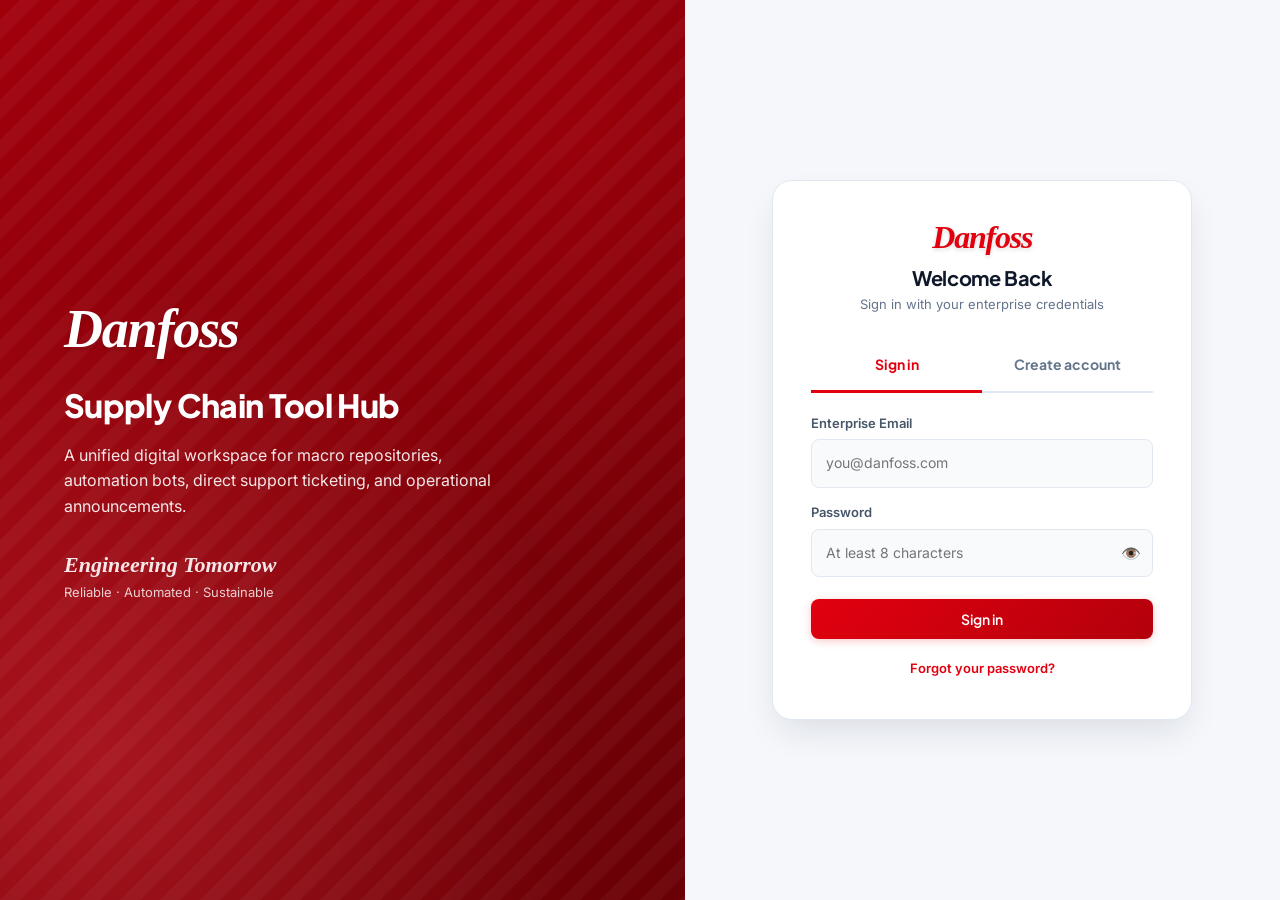
==== commit 962d86e9: "feat: complete enterprise UI overhaul, security hardening, and SharePoint integration" ====
--- a/admin.html
+++ b/admin.html
@@ -3,7 +3,7 @@
 <head>
   <meta charset="utf-8">
   <meta name="viewport" content="width=device-width, initial-scale=1">
-  <meta name="description" content="Admin panel for SC Tool Hub — manage users, files, tickets, and view activity logs.">
+  <meta name="description" content="Admin panel for SC Tool Hub — Manage SharePoint files, users, support tickets, and audit logs.">
   <title>Admin Panel · SC Tool Hub</title>
   <link rel="stylesheet" href="assets/css/style.css">
   <script src="assets/js/config.js"></script>
@@ -13,40 +13,46 @@
 
   <!-- Header -->
   <div class="admin-header">
-    <h2>🛡️ Admin Panel</h2>
-    <span style="color: var(--mu); font-size: 14px;" id="adminWelcome"></span>
-  </div>
-
-  <!-- Stats -->
+    <div>
+      <h2 style="margin: 0 0 6px;">🛡️ Enterprise Admin Panel</h2>
+      <p style="color: var(--mu); font-size: 14px; margin: 0;" id="adminWelcome">Administrative control center for SharePoint lists and document storage.</p>
+    </div>
+    <div style="display: flex; gap: 10px;">
+      <a class="btn alt sm" id="spFolderLink" href="#" target="_blank" rel="noopener">📂 Open SharePoint Folder</a>
+      <a class="btn alt sm" id="spSiteLink" href="#" target="_blank" rel="noopener">🌐 SharePoint Site</a>
+    </div>
+  </div>
+
+  <!-- Operational Statistics Grid -->
   <div class="stats-grid" id="statsGrid">
     <div class="stat-card">
       <div class="stat-icon">👥</div>
       <div class="stat-value" id="statUsers">—</div>
-      <div class="stat-label">Total Users</div>
+      <div class="stat-label">Registered Users</div>
     </div>
     <div class="stat-card">
-      <div class="stat-icon">📄</div>
+      <div class="stat-icon">📊</div>
       <div class="stat-value" id="statFiles">—</div>
-      <div class="stat-label">Macro Files</div>
+      <div class="stat-label">Active Macro Files</div>
     </div>
     <div class="stat-card">
       <div class="stat-icon">🎫</div>
       <div class="stat-value" id="statTickets">—</div>
-      <div class="stat-label">Open Tickets</div>
+      <div class="stat-label">Open Support Tickets</div>
     </div>
     <div class="stat-card">
-      <div class="stat-icon">📊</div>
+      <div class="stat-icon">📈</div>
       <div class="stat-value" id="statLogs">—</div>
-      <div class="stat-label">Logs (7 days)</div>
-    </div>
-  </div>
-
-  <!-- Tabs -->
+      <div class="stat-label">Audit Logs (7 Days)</div>
+    </div>
+  </div>
+
+  <!-- Admin Navigation Tabs -->
   <div class="admin-tabs" id="adminTabs">
-    <button class="on" data-tab="upload">📤 Upload Files</button>
-    <button data-tab="users">👥 Users</button>
-    <button data-tab="tickets">🎫 Tickets</button>
-    <button data-tab="logs">📊 Activity Logs</button>
+    <button class="on" data-tab="upload">📤 Upload Macro Files</button>
+    <button data-tab="users">👥 User Governance</button>
+    <button data-tab="tickets">🎫 Ticket Management</button>
+    <button data-tab="logs">📊 Audit Activity Logs</button>
   </div>
 
   <!-- ═══════════════════════════════════════════════════════════ -->
@@ -54,20 +60,20 @@
   <!-- ═══════════════════════════════════════════════════════════ -->
   <div class="admin-section active" id="sec-upload">
     <div class="card">
-      <h3 style="margin-top: 0;">Upload Macro Files to SharePoint</h3>
-      <p style="color: var(--mu); margin-bottom: 16px;">
-        Drag & drop files or click to browse. Supported: .xlsm, .xlsb, .xlsx, .xls, .bas
+      <h3 style="margin-top: 0; margin-bottom: 8px;">Upload Macro Files to SharePoint</h3>
+      <p style="color: var(--mu); margin-bottom: 18px; font-size: 14px;">
+        Drag & drop files or click to browse. Files will be uploaded directly into the SharePoint Document Library. Supported formats: <strong>.xlsm, .xlsb, .xlsx, .xls, .bas</strong>
       </p>
 
       <div class="drop-zone" id="dropZone">
         <div class="drop-icon">📁</div>
-        <div class="drop-text">Drop files here or click to browse</div>
-        <div class="drop-hint">Max 25 MB per file</div>
-        <input type="file" id="fileInput" multiple accept=".xlsm,.xlsb,.xlsx,.xls,.bas">
+        <div class="drop-text">Drag & drop macro files here or click to browse</div>
+        <div class="drop-hint">Maximum file size: 25 MB per file</div>
+        <input type="file" id="fileInput" multiple accept=".xlsm,.xlsb,.xlsx,.xls,.bas" aria-label="Upload macro files">
       </div>
 
       <div class="upload-progress" id="uploadProgress">
-        <div style="display: flex; justify-content: space-between; margin-bottom: 6px;">
+        <div style="display: flex; justify-content: space-between; margin-bottom: 6px; font-size: 13px; font-weight: 600;">
           <span id="uploadFileName">Uploading…</span>
           <span id="uploadPercent">0%</span>
         </div>
@@ -79,78 +85,82 @@
       <div id="uploadQueue" style="margin-top: 16px;"></div>
     </div>
 
-    <!-- Current Files -->
-    <div class="card" style="margin-top: 20px;">
-      <div style="display: flex; justify-content: space-between; align-items: center; margin-bottom: 12px; flex-wrap: wrap; gap: 10px;">
-        <h3 style="margin: 0;">Current Files in SharePoint</h3>
-        <button class="btn alt sm" id="refreshAdminFiles">↻ Refresh</button>
+    <!-- Current Files In SharePoint -->
+    <div class="card" style="margin-top: 24px; padding: 0; overflow: hidden;">
+      <div style="display: flex; justify-content: space-between; align-items: center; padding: 18px 24px; border-bottom: 1px solid var(--bd); flex-wrap: wrap; gap: 10px;">
+        <h3 style="margin: 0; font-size: 18px;">Files Currently in SharePoint</h3>
+        <button class="btn alt sm" id="refreshAdminFiles">↻ Refresh File List</button>
       </div>
       <div class="tw">
         <table>
           <thead>
             <tr>
-              <th>File</th>
+              <th>File Name</th>
               <th>Size</th>
-              <th>Modified</th>
-              <th>Actions</th>
+              <th>Last Modified</th>
+              <th style="text-align: right;">Actions</th>
             </tr>
           </thead>
           <tbody id="adminFileTable"></tbody>
         </table>
       </div>
-      <div class="empty" id="adminFileStatus">Loading…</div>
-    </div>
-  </div>
-
-  <!-- ═══════════════════════════════════════════════════════════ -->
-  <!-- TAB: Users -->
+      <div class="empty" id="adminFileStatus">Loading SharePoint repository…</div>
+    </div>
+  </div>
+
+  <!-- ═══════════════════════════════════════════════════════════ -->
+  <!-- TAB: Users Governance -->
   <!-- ═══════════════════════════════════════════════════════════ -->
   <div class="admin-section" id="sec-users">
-    <div class="card">
-      <div class="bar">
-        <input id="userSearch" type="search" placeholder="🔍 Search users by name or email…" aria-label="Search users">
-        <select id="userRoleFilter" style="width: auto;">
-          <option value="">All roles</option>
-          <option value="admin">Admin</option>
-          <option value="user">User</option>
-        </select>
-        <button class="btn alt sm" id="refreshUsers">↻ Refresh</button>
+    <div class="card" style="padding: 0; overflow: hidden;">
+      <div style="padding: 18px 24px; border-bottom: 1px solid var(--bd);">
+        <div class="bar" style="margin-bottom: 0;">
+          <input id="userSearch" type="search" placeholder="🔍 Search users by name or email…" aria-label="Search users">
+          <select id="userRoleFilter" style="width: auto;">
+            <option value="">All Roles</option>
+            <option value="admin">Admins Only</option>
+            <option value="user">Standard Users Only</option>
+          </select>
+          <button class="btn alt sm" id="refreshUsers">↻ Refresh</button>
+        </div>
       </div>
       <div class="tw">
         <table>
           <thead>
             <tr>
-              <th>Name</th>
-              <th>Email</th>
+              <th>Full Name</th>
+              <th>Enterprise Email</th>
               <th>Department</th>
               <th>Role</th>
-              <th>Status</th>
+              <th>Account Status</th>
               <th>Last Login</th>
-              <th>Actions</th>
+              <th style="text-align: right;">Manage</th>
             </tr>
           </thead>
           <tbody id="userTable"></tbody>
         </table>
       </div>
-      <div class="empty" id="userEmpty">Loading users…</div>
-    </div>
-  </div>
-
-  <!-- ═══════════════════════════════════════════════════════════ -->
-  <!-- TAB: Tickets (Admin view) -->
+      <div class="empty" id="userEmpty">Loading users from SC_Users list…</div>
+    </div>
+  </div>
+
+  <!-- ═══════════════════════════════════════════════════════════ -->
+  <!-- TAB: Tickets Management -->
   <!-- ═══════════════════════════════════════════════════════════ -->
   <div class="admin-section" id="sec-tickets">
-    <div class="card">
-      <div class="bar">
-        <input id="ticketSearch" type="search" placeholder="🔍 Search tickets…" aria-label="Search tickets">
-        <select id="ticketStatusFilter" style="width: auto;">
-          <option value="">All statuses</option>
-          <option value="Open">Open</option>
-          <option value="In Progress">In Progress</option>
-          <option value="Resolved">Resolved</option>
-          <option value="Closed">Closed</option>
-        </select>
-        <button class="btn alt sm" id="refreshTickets">↻ Refresh</button>
+    <div class="card" style="padding: 0; overflow: hidden;">
+      <div style="padding: 18px 24px; border-bottom: 1px solid var(--bd);">
+        <div class="bar" style="margin-bottom: 0;">
+          <input id="ticketSearch" type="search" placeholder="🔍 Search tickets by subject or requester…" aria-label="Search tickets">
+          <select id="ticketStatusFilter" style="width: auto;">
+            <option value="">All Statuses</option>
+            <option value="Open">Open</option>
+            <option value="In Progress">In Progress</option>
+            <option value="Resolved">Resolved</option>
+            <option value="Closed">Closed</option>
+          </select>
+          <button class="btn alt sm" id="refreshTickets">↻ Refresh</button>
+        </div>
       </div>
       <div class="tw">
         <table>
@@ -163,13 +173,13 @@
               <th>Priority</th>
               <th>Status</th>
               <th>Created</th>
-              <th>Actions</th>
+              <th style="text-align: right;">Update</th>
             </tr>
           </thead>
           <tbody id="adminTicketTable"></tbody>
         </table>
       </div>
-      <div class="empty" id="adminTicketEmpty">Loading tickets…</div>
+      <div class="empty" id="adminTicketEmpty">Loading tickets from SC_Tickets list…</div>
     </div>
   </div>
 
@@ -177,28 +187,29 @@
   <!-- TAB: Activity Logs -->
   <!-- ═══════════════════════════════════════════════════════════ -->
   <div class="admin-section" id="sec-logs">
-    <div class="card">
-      <div class="bar">
-        <input id="logSearch" type="search" placeholder="🔍 Search logs…" aria-label="Search logs">
-        <select id="logActionFilter" style="width: auto;">
-          <option value="">All actions</option>
-          <option value="login">Login</option>
-          <option value="logout">Logout</option>
-          <option value="download">Download</option>
-          <option value="upload">Upload</option>
-          <option value="ticket_create">Ticket Create</option>
-          <option value="settings_change">Settings Change</option>
-          <option value="admin_action">Admin Action</option>
-          <option value="page_view">Page View</option>
-        </select>
-        <button class="btn alt sm" id="refreshLogs">↻ Refresh</button>
+    <div class="card" style="padding: 0; overflow: hidden;">
+      <div style="padding: 18px 24px; border-bottom: 1px solid var(--bd);">
+        <div class="bar" style="margin-bottom: 0;">
+          <input id="logSearch" type="search" placeholder="🔍 Search logs by user or details…" aria-label="Search logs">
+          <select id="logActionFilter" style="width: auto;">
+            <option value="">All Actions</option>
+            <option value="login">Login</option>
+            <option value="logout">Logout</option>
+            <option value="download">File Download</option>
+            <option value="upload">File Upload</option>
+            <option value="ticket_create">Ticket Create</option>
+            <option value="admin_action">Admin Action</option>
+            <option value="page_view">Page View</option>
+          </select>
+          <button class="btn alt sm" id="refreshLogs">↻ Refresh</button>
+        </div>
       </div>
       <div class="tw">
         <table>
           <thead>
             <tr>
               <th>Timestamp</th>
-              <th>User</th>
+              <th>User Email</th>
               <th>Action</th>
               <th>Details</th>
               <th>Page</th>
@@ -207,7 +218,7 @@
           <tbody id="logTable"></tbody>
         </table>
       </div>
-      <div class="empty" id="logEmpty">Loading logs…</div>
+      <div class="empty" id="logEmpty">Loading audit trail from SC_AuditLogs list…</div>
     </div>
   </div>
 
@@ -216,20 +227,23 @@
 <!-- Ticket Status Modal -->
 <div class="modal-overlay" id="ticketModal">
   <div class="modal">
-    <h3>Update Ticket Status</h3>
+    <h3 style="margin-top: 0; margin-bottom: 16px;">Update Support Ticket Status</h3>
     <input type="hidden" id="modalTicketId">
-    <label for="modalStatus">New Status</label>
+    
+    <label for="modalStatus">Status</label>
     <select id="modalStatus">
-      <option>Open</option>
-      <option>In Progress</option>
-      <option>Resolved</option>
-      <option>Closed</option>
+      <option value="Open">Open</option>
+      <option value="In Progress">In Progress</option>
+      <option value="Resolved">Resolved</option>
+      <option value="Closed">Closed</option>
     </select>
-    <label for="modalNotes">Admin Notes</label>
-    <textarea id="modalNotes" rows="3" placeholder="Optional notes…"></textarea>
+
+    <label for="modalNotes">Admin Resolution Notes</label>
+    <textarea id="modalNotes" rows="3" placeholder="Explain the resolution or notes for the user…"></textarea>
+
     <div class="modal-actions">
       <button class="btn alt" id="modalCancel">Cancel</button>
-      <button class="btn" id="modalSave">💾 Save</button>
+      <button class="btn" id="modalSave">💾 Save Changes</button>
     </div>
   </div>
 </div>
@@ -240,14 +254,24 @@
   const S = await initShell();
   if (!S) return;
 
-  // Only admins can access this page
+  // Strict client-side admin guard
   if (!S.isAdmin) {
-    document.body.innerHTML = '<div style="text-align:center;padding:80px 20px;"><h2>🚫 Access Denied</h2><p style="color:var(--mu);margin-top:12px;">You do not have admin privileges.</p><a class="btn" href="home.html" style="margin-top:20px;">Go Home</a></div>';
+    document.body.innerHTML = `
+      <div style="text-align: center; padding: 100px 20px;">
+        <h2 style="color: var(--red); font-size: 28px;">🚫 Access Restricted</h2>
+        <p style="color: var(--mu); margin-top: 12px; font-size: 16px;">This portal section requires Danfoss Supply Chain Administrator privileges.</p>
+        <a class="btn" href="home.html" style="margin-top: 24px;">Return to Home Dashboard</a>
+      </div>
+    `;
     return;
   }
 
   API.log("page_view", "Admin Panel");
-  $("#adminWelcome").textContent = `Welcome, ${S.name}`;
+  $("#adminWelcome").textContent = `Logged in as Administrator (${S.name})`;
+
+  // Configure SharePoint direct navigation links
+  if (CFG.SHAREPOINT_FOLDER_URL) $("#spFolderLink").href = CFG.SHAREPOINT_FOLDER_URL;
+  if (CFG.SHAREPOINT_SITE_URL) $("#spSiteLink").href = CFG.SHAREPOINT_SITE_URL;
 
   // ── Tab Switching ──────────────────────────────────────────
   const tabs = $$("#adminTabs button");
@@ -255,11 +279,12 @@
     btn.onclick = () => {
       tabs.forEach(b => b.classList.toggle("on", b === btn));
       $$(".admin-section").forEach(s => s.classList.remove("active"));
-      $(`#sec-${btn.dataset.tab}`).classList.add("active");
+      const targetSec = $(`#sec-${btn.dataset.tab}`);
+      if (targetSec) targetSec.classList.add("active");
     };
   });
 
-  // ── Stats ──────────────────────────────────────────────────
+  // ── Dashboard Statistics ───────────────────────────────────
   async function loadStats() {
     try {
       const s = await API.getStats();
@@ -267,63 +292,72 @@
       $("#statFiles").textContent = s.totalFiles ?? "—";
       $("#statTickets").textContent = s.openTickets ?? "—";
       $("#statLogs").textContent = s.recentLogs ?? "—";
-    } catch {}
+    } catch {
+      // Fallback display
+    }
   }
   loadStats();
 
-  // ── File Upload ────────────────────────────────────────────
+  // ── File Upload Handlers ───────────────────────────────────
   const dropZone = $("#dropZone");
   const fileInput = $("#fileInput");
   const allowedExts = [".xlsm", ".xlsb", ".xlsx", ".xls", ".bas"];
 
   ["dragover", "dragenter"].forEach(evt => {
-    dropZone.addEventListener(evt, e => { e.preventDefault(); dropZone.classList.add("dragover"); });
+    dropZone.addEventListener(evt, e => {
+      e.preventDefault();
+      dropZone.classList.add("dragover");
+    });
   });
   ["dragleave", "drop"].forEach(evt => {
-    dropZone.addEventListener(evt, e => { e.preventDefault(); dropZone.classList.remove("dragover"); });
+    dropZone.addEventListener(evt, e => {
+      e.preventDefault();
+      dropZone.classList.remove("dragover");
+    });
   });
+
   dropZone.addEventListener("drop", e => {
-    if (e.dataTransfer.files.length) handleFiles(e.dataTransfer.files);
+    if (e.dataTransfer?.files?.length) handleFiles(e.dataTransfer.files);
   });
   fileInput.addEventListener("change", () => {
-    if (fileInput.files.length) handleFiles(fileInput.files);
+    if (fileInput.files?.length) handleFiles(fileInput.files);
   });
 
   async function handleFiles(fileList) {
     const files = Array.from(fileList);
     const queue = $("#uploadQueue");
+    const progress = $("#uploadProgress");
 
     for (const file of files) {
       const ext = "." + file.name.split(".").pop().toLowerCase();
       if (!allowedExts.includes(ext)) {
-        queue.innerHTML += `<div class="msg err" style="display:block;margin-bottom:8px;">❌ ${esc(file.name)} — unsupported file type</div>`;
+        queue.innerHTML += `<div class="msg err" style="display:block;margin-bottom:8px;">❌ ${esc(file.name)}: Unsupported file type. Allowed: ${allowedExts.join(", ")}</div>`;
         continue;
       }
       if (file.size > 25 * 1024 * 1024) {
-        queue.innerHTML += `<div class="msg err" style="display:block;margin-bottom:8px;">❌ ${esc(file.name)} — exceeds 25 MB limit</div>`;
+        queue.innerHTML += `<div class="msg err" style="display:block;margin-bottom:8px;">❌ ${esc(file.name)}: File exceeds 25 MB size limit.</div>`;
         continue;
       }
 
-      // Show progress
-      const progress = $("#uploadProgress");
       progress.classList.add("active");
       $("#uploadFileName").textContent = file.name;
-      $("#uploadPercent").textContent = "Uploading…";
-      $("#progressFill").style.width = "30%";
+      $("#uploadPercent").textContent = "Uploading to SharePoint…";
+      $("#progressFill").style.width = "40%";
 
       try {
         await API.uploadFile(file);
         $("#progressFill").style.width = "100%";
-        $("#uploadPercent").textContent = "✅ Done";
-        queue.innerHTML += `<div class="msg ok" style="display:block;margin-bottom:8px;">✅ ${esc(file.name)} uploaded successfully</div>`;
+        $("#uploadPercent").textContent = "Completed ✅";
+        queue.innerHTML += `<div class="msg ok" style="display:block;margin-bottom:8px;">✅ ${esc(file.name)} uploaded to SharePoint successfully!</div>`;
         API.log("upload", file.name);
-        showToast(`${file.name} uploaded!`, "success");
+        showToast(`${file.name} uploaded successfully!`, "success");
       } catch (err) {
-        queue.innerHTML += `<div class="msg err" style="display:block;margin-bottom:8px;">❌ ${esc(file.name)} — upload failed</div>`;
+        $("#progressFill").style.width = "0%";
+        queue.innerHTML += `<div class="msg err" style="display:block;margin-bottom:8px;">❌ ${esc(file.name)}: Upload failed (${esc(err.message)})</div>`;
         showToast(`Failed to upload ${file.name}`, "error");
       }
 
-      setTimeout(() => { progress.classList.remove("active"); }, 1500);
+      setTimeout(() => { progress.classList.remove("active"); }, 2000);
     }
 
     fileInput.value = "";
@@ -331,153 +365,222 @@
     loadStats();
   }
 
-  // ── Admin File List ────────────────────────────────────────
+  // ── Admin Files List & Safe Deletion ───────────────────────
   let ADMIN_FILES = [];
   async function loadAdminFiles() {
+    const st = $("#adminFileStatus");
+    st.style.display = "block";
+    st.innerHTML = '<span class="spinner"></span><p style="margin-top:12px;">Syncing with SharePoint…</p>';
+
     try {
       const result = await API.listFiles();
       ADMIN_FILES = result.files || [];
       drawAdminFiles();
     } catch {
-      $("#adminFileStatus").textContent = "Failed to load files.";
-      $("#adminFileStatus").style.display = "block";
+      st.textContent = "⚠️ Failed to load files from SharePoint.";
+      st.style.display = "block";
     }
   }
 
   function drawAdminFiles() {
     const st = $("#adminFileStatus");
-    $("#adminFileTable").innerHTML = ADMIN_FILES.map(f => `
+    const tbody = $("#adminFileTable");
+
+    tbody.innerHTML = ADMIN_FILES.map(f => `
       <tr>
-        <td>📊 ${esc(f.name)}</td>
+        <td>
+          <div style="font-weight: 600; display: flex; align-items: center; gap: 8px;">
+            <span>📊</span>
+            <span>${esc(f.name)}</span>
+          </div>
+        </td>
         <td>${fmtSize(f.size)}</td>
         <td>${fmtDate(f.modified)}</td>
-        <td>
-          <a class="btn sm" href="${esc(f.downloadUrl)}">⬇</a>
-          <button class="btn sm" style="background:#dc3545;" onclick="deleteFile('${esc(f.id || '')}','${esc(f.name)}')">🗑</button>
+        <td style="text-align: right;">
+          <a class="btn sm alt" href="${esc(getDownloadUrl(f.downloadUrl))}" target="_blank" rel="noopener" title="Download file">⬇</a>
+          <button class="btn sm del-file-btn" style="background:#dc2626;color:#fff;" data-id="${esc(f.id || '')}" data-name="${esc(f.name)}" title="Delete from SharePoint">🗑 Delete</button>
         </td>
       </tr>
     `).join("");
+
+    // Safe event delegation for delete action
+    tbody.querySelectorAll(".del-file-btn").forEach(btn => {
+      btn.onclick = async () => {
+        const fileId = btn.dataset.id;
+        const fileName = btn.dataset.name;
+        if (!confirm(`Are you sure you want to delete "${fileName}" from SharePoint?`)) return;
+
+        try {
+          await API.deleteFile(fileId, fileName);
+          API.log("admin_action", `Deleted file: ${fileName}`);
+          showToast(`${fileName} deleted`, "success");
+          loadAdminFiles();
+          loadStats();
+        } catch {
+          showToast("Failed to delete file", "error");
+        }
+      };
+    });
+
     st.style.display = ADMIN_FILES.length ? "none" : "block";
-    if (!ADMIN_FILES.length) st.textContent = "No files in SharePoint yet.";
-  }
-
-  window.deleteFile = async (fileId, fileName) => {
-    if (!confirm(`Delete "${fileName}" from SharePoint?`)) return;
-    try {
-      await API.deleteFile(fileId);
-      API.log("admin_action", "Deleted file: " + fileName);
-      showToast(`${fileName} deleted`, "success");
-      loadAdminFiles();
-      loadStats();
-    } catch {
-      showToast("Failed to delete file", "error");
-    }
-  };
+    if (!ADMIN_FILES.length) st.textContent = "No files found in SharePoint folder.";
+  }
 
   $("#refreshAdminFiles").onclick = loadAdminFiles;
   loadAdminFiles();
 
-  // ── Users ──────────────────────────────────────────────────
+  // ── User Management & Delegation ───────────────────────────
   let ALL_USERS = [];
   async function loadUsers() {
+    const uEmpty = $("#userEmpty");
+    uEmpty.style.display = "block";
+    uEmpty.innerHTML = '<span class="spinner"></span><p style="margin-top:12px;">Syncing users…</p>';
+
     try {
       const result = await API.listUsers();
       ALL_USERS = result.users || [];
       drawUsers();
     } catch {
-      $("#userEmpty").textContent = "Failed to load users.";
+      uEmpty.textContent = "⚠️ Failed to load users from SharePoint list.";
     }
   }
 
   function drawUsers() {
     const q = ($("#userSearch").value || "").toLowerCase();
     const role = $("#userRoleFilter").value;
+    const uEmpty = $("#userEmpty");
+
     let filtered = ALL_USERS
-      .filter(u => !q || u.FullName?.toLowerCase().includes(q) || u.Email?.toLowerCase().includes(q))
+      .filter(u => !q || (u.FullName || "").toLowerCase().includes(q) || (u.Email || "").toLowerCase().includes(q))
       .filter(u => !role || u.Role === role);
 
-    $("#userTable").innerHTML = filtered.map(u => `
+    const tbody = $("#userTable");
+    tbody.innerHTML = filtered.map(u => `
       <tr>
-        <td>${esc(u.FullName || "—")}</td>
+        <td style="font-weight: 600;">${esc(u.FullName || "—")}</td>
         <td>${esc(u.Email)}</td>
         <td>${esc(u.Department || "—")}</td>
-        <td><span class="pill">${esc(u.Role)}</span></td>
-        <td>${u.IsActive ? "✅ Active" : "❌ Inactive"}</td>
+        <td><span class="pill ${u.Role === "admin" ? "Open" : ""}">${esc(u.Role || "user")}</span></td>
+        <td><span class="pill ${u.IsActive ? "Active" : ""}">${u.IsActive ? "Active" : "Disabled"}</span></td>
         <td>${u.LastLogin ? fmtDate(u.LastLogin) : "Never"}</td>
-        <td>
-          <button class="btn sm alt" onclick="toggleRole('${esc(u.Title)}','${u.Role === "admin" ? "user" : "admin"}')">${u.Role === "admin" ? "⬇ Demote" : "⬆ Promote"}</button>
-          <button class="btn sm alt" onclick="toggleActive('${esc(u.Title)}',${!u.IsActive})">${u.IsActive ? "🚫 Disable" : "✅ Enable"}</button>
+        <td style="text-align: right;">
+          <button class="btn sm alt toggle-role-btn" data-userid="${esc(u.Title || u.Id)}" data-role="${u.Role === 'admin' ? 'user' : 'admin'}">
+            ${u.Role === "admin" ? "Demote" : "Promote"}
+          </button>
+          <button class="btn sm alt toggle-active-btn" data-userid="${esc(u.Title || u.Id)}" data-active="${!u.IsActive}">
+            ${u.IsActive ? "Disable" : "Enable"}
+          </button>
         </td>
       </tr>
     `).join("");
-    $("#userEmpty").style.display = filtered.length ? "none" : "block";
-    if (!filtered.length) $("#userEmpty").textContent = ALL_USERS.length ? "No users match." : "No users found.";
-  }
-
-  window.toggleRole = async (userId, newRole) => {
-    if (!confirm(`Change user role to "${newRole}"?`)) return;
-    try {
-      await API.updateUser(userId, { role: newRole });
-      API.log("admin_action", `Changed user ${userId} role to ${newRole}`);
-      showToast("Role updated", "success");
-      loadUsers();
-    } catch { showToast("Failed to update role", "error"); }
-  };
-
-  window.toggleActive = async (userId, active) => {
-    try {
-      await API.updateUser(userId, { isActive: active });
-      API.log("admin_action", `${active ? "Enabled" : "Disabled"} user ${userId}`);
-      showToast(active ? "User enabled" : "User disabled", "success");
-      loadUsers();
-    } catch { showToast("Failed to update user", "error"); }
-  };
+
+    // Safe event listeners for user actions
+    tbody.querySelectorAll(".toggle-role-btn").forEach(btn => {
+      btn.onclick = async () => {
+        const userId = btn.dataset.userid;
+        const newRole = btn.dataset.role;
+        if (!confirm(`Change user ${userId} role to "${newRole}"?`)) return;
+        try {
+          await API.updateUser(userId, { role: newRole });
+          API.log("admin_action", `Changed user ${userId} role to ${newRole}`);
+          showToast("User role updated", "success");
+          loadUsers();
+        } catch {
+          showToast("Failed to update role", "error");
+        }
+      };
+    });
+
+    tbody.querySelectorAll(".toggle-active-btn").forEach(btn => {
+      btn.onclick = async () => {
+        const userId = btn.dataset.userid;
+        const active = btn.dataset.active === "true";
+        try {
+          await API.updateUser(userId, { isActive: active });
+          API.log("admin_action", `${active ? "Enabled" : "Disabled"} user ${userId}`);
+          showToast(active ? "User enabled" : "User disabled", "success");
+          loadUsers();
+        } catch {
+          showToast("Failed to update user", "error");
+        }
+      };
+    });
+
+    uEmpty.style.display = filtered.length ? "none" : "block";
+    if (!filtered.length) uEmpty.textContent = ALL_USERS.length ? "No users match your search." : "No users in database.";
+  }
 
   $("#userSearch").oninput = drawUsers;
   $("#userRoleFilter").onchange = drawUsers;
   $("#refreshUsers").onclick = loadUsers;
   loadUsers();
 
-  // ── Admin Tickets ──────────────────────────────────────────
+  // ── Admin Ticket Management ────────────────────────────────
   let ALL_TICKETS = [];
   async function loadAllTickets() {
+    const tEmpty = $("#adminTicketEmpty");
+    tEmpty.style.display = "block";
+    tEmpty.innerHTML = '<span class="spinner"></span><p style="margin-top:12px;">Syncing tickets…</p>';
+
     try {
       const result = await API.listAllTickets();
       ALL_TICKETS = result.tickets || [];
       drawAllTickets();
     } catch {
-      $("#adminTicketEmpty").textContent = "Failed to load tickets.";
+      tEmpty.textContent = "⚠️ Failed to load tickets from SharePoint.";
     }
   }
 
   function drawAllTickets() {
     const q = ($("#ticketSearch").value || "").toLowerCase();
     const status = $("#ticketStatusFilter").value;
+    const tEmpty = $("#adminTicketEmpty");
+
     let filtered = ALL_TICKETS
       .filter(t => !q || (t.Title || "").toLowerCase().includes(q) || (t.RequesterName || "").toLowerCase().includes(q))
       .filter(t => !status || t.Status === status);
 
-    $("#adminTicketTable").innerHTML = filtered.map(t => `
-      <tr>
-        <td>#${esc(t.TicketNo || t.Id)}</td>
-        <td>${esc(t.Title)}</td>
-        <td>${esc(t.RequesterName || "—")}<br><small style="color:var(--mu);">${esc(t.RequesterEmail || "")}</small></td>
-        <td>${esc(t.Category)}</td>
-        <td>${esc(t.Priority)}</td>
-        <td><span class="pill ${esc(t.Status).replace(/ /g, '-')}">${esc(t.Status)}</span></td>
-        <td>${fmtDate(t.CreatedDate)}</td>
-        <td><button class="btn sm" onclick="openTicketModal('${esc(t.Id || t.Title)}','${esc(t.Status)}')">✏️ Update</button></td>
-      </tr>
-    `).join("");
-    $("#adminTicketEmpty").style.display = filtered.length ? "none" : "block";
-  }
-
-  window.openTicketModal = (id, currentStatus) => {
-    $("#modalTicketId").value = id;
-    $("#modalStatus").value = currentStatus;
-    $("#modalNotes").value = "";
-    $("#ticketModal").classList.add("show");
-  };
+    const tbody = $("#adminTicketTable");
+    tbody.innerHTML = filtered.map(t => {
+      const statusClass = esc(t.Status || "Open").replace(/\s+/g, "-");
+      const ticketId = esc(t.Id || t.Title);
+      return `
+        <tr>
+          <td><strong>#${esc(t.TicketNo || t.Id)}</strong></td>
+          <td>
+            <div style="font-weight: 600;">${esc(t.Title || "No Subject")}</div>
+            ${t.AdminNotes ? `<div style="font-size:12px;color:var(--mu);">Notes: ${esc(t.AdminNotes)}</div>` : ""}
+          </td>
+          <td>
+            ${esc(t.RequesterName || "—")}<br>
+            <small style="color:var(--mu);">${esc(t.RequesterEmail || "")}</small>
+          </td>
+          <td>${esc(t.Category || "General")}</td>
+          <td>${esc(t.Priority || "Medium")}</td>
+          <td><span class="pill ${statusClass}">${esc(t.Status || "Open")}</span></td>
+          <td>${fmtDate(t.CreatedDate)}</td>
+          <td style="text-align: right;">
+            <button class="btn sm open-modal-btn" data-id="${ticketId}" data-status="${esc(t.Status || 'Open')}">
+              ✏️ Manage
+            </button>
+          </td>
+        </tr>
+      `;
+    }).join("");
+
+    // Safe event listener for modal open
+    tbody.querySelectorAll(".open-modal-btn").forEach(btn => {
+      btn.onclick = () => {
+        $("#modalTicketId").value = btn.dataset.id;
+        $("#modalStatus").value = btn.dataset.status;
+        $("#modalNotes").value = "";
+        $("#ticketModal").classList.add("show");
+      };
+    });
+
+    tEmpty.style.display = filtered.length ? "none" : "block";
+    if (!filtered.length) tEmpty.textContent = "No tickets match your filter.";
+  }
 
   $("#modalCancel").onclick = () => $("#ticketModal").classList.remove("show");
   $("#ticketModal").onclick = e => { if (e.target === $("#ticketModal")) $("#ticketModal").classList.remove("show"); };
@@ -489,8 +592,8 @@
 
     try {
       await API.updateTicketStatus(ticketId, newStatus, notes);
-      API.log("admin_action", `Updated ticket ${ticketId} to ${newStatus}`);
-      showToast("Ticket updated", "success");
+      API.log("admin_action", `Updated ticket ${ticketId} status to ${newStatus}`);
+      showToast("Ticket updated successfully", "success");
       $("#ticketModal").classList.remove("show");
       loadAllTickets();
       loadStats();
@@ -507,33 +610,41 @@
   // ── Activity Logs ──────────────────────────────────────────
   let ALL_LOGS = [];
   async function loadLogs() {
+    const lEmpty = $("#logEmpty");
+    lEmpty.style.display = "block";
+    lEmpty.innerHTML = '<span class="spinner"></span><p style="margin-top:12px;">Syncing activity logs…</p>';
+
     try {
       const result = await API.getLogs();
       ALL_LOGS = result.logs || [];
       drawLogs();
     } catch {
-      $("#logEmpty").textContent = "Failed to load logs.";
+      lEmpty.textContent = "⚠️ Failed to load activity logs.";
     }
   }
 
   function drawLogs() {
     const q = ($("#logSearch").value || "").toLowerCase();
     const action = $("#logActionFilter").value;
+    const lEmpty = $("#logEmpty");
+
     let filtered = ALL_LOGS
       .filter(l => !q || (l.UserEmail || "").toLowerCase().includes(q) || (l.Details || "").toLowerCase().includes(q))
       .filter(l => !action || l.Action === action);
 
-    $("#logTable").innerHTML = filtered.slice(0, 200).map(l => `
+    const tbody = $("#logTable");
+    tbody.innerHTML = filtered.slice(0, 250).map(l => `
       <tr>
         <td>${fmtDate(l.Timestamp)}</td>
-        <td>${esc(l.UserEmail || "—")}</td>
-        <td><span class="pill">${esc(l.Action)}</span></td>
-        <td style="white-space:normal;max-width:300px;">${esc(l.Details || "—")}</td>
-        <td>${esc(l.PageUrl || "—")}</td>
+        <td style="font-weight: 500;">${esc(l.UserEmail || "—")}</td>
+        <td><span class="pill">${esc(l.Action || "general")}</span></td>
+        <td style="white-space: normal; max-width: 320px;">${esc(l.Details || "—")}</td>
+        <td><code style="font-size:12px;color:var(--mu);">${esc(l.PageUrl || "—")}</code></td>
       </tr>
     `).join("");
-    $("#logEmpty").style.display = filtered.length ? "none" : "block";
-    if (!filtered.length) $("#logEmpty").textContent = ALL_LOGS.length ? "No logs match your filter." : "No activity logs found.";
+
+    lEmpty.style.display = filtered.length ? "none" : "block";
+    if (!filtered.length) lEmpty.textContent = ALL_LOGS.length ? "No logs match your filter." : "No activity logs recorded yet.";
   }
 
   $("#logSearch").oninput = drawLogs;
--- a/assets/css/style.css
+++ b/assets/css/style.css
@@ -1,428 +1,679 @@
 /* ============================================================
-   SC Tool Hub — Premium Responsive Design System
-   Mobile-first · Dark mode · Glassmorphism · Micro-animations
+   SC Tool Hub — Enterprise Design System & Micro-Animations
+   Danfoss Supply Chain Digital Portal
+   Theme: Precision Crimson · Modern Glassmorphism · Ultra-Responsive
    ============================================================ */
 
-/* ── Google Font ─────────────────────────────────────────────── */
-@import url('https://fonts.googleapis.com/css2?family=Inter:wght@400;500;600;700;800&display=swap');
+/* ── Typography & Web Fonts ──────────────────────────────────── */
+@import url('https://fonts.googleapis.com/css2?family=Plus+Jakarta+Sans:wght@500;600;700;800&family=Inter:wght@400;500;600;700&display=swap');
 
 /* ── Design Tokens ───────────────────────────────────────────── */
 :root {
+  --font-body: 'Inter', system-ui, -apple-system, sans-serif;
+  --font-heading: 'Plus Jakarta Sans', var(--font-body);
+
+  /* Danfoss Red Palette */
   --red: #e2000f;
-  --red-d: #b8000c;
-  --red-glow: rgba(226, 0, 15, .18);
-  --accent: #ff4d5a;
-  --bg: #f0f2f5;
+  --red-d: #b3000c;
+  --red-darker: #7e0008;
+  --red-light: #ff4754;
+  --red-glow: rgba(226, 0, 15, 0.22);
+  --red-glow-subtle: rgba(226, 0, 15, 0.08);
+
+  /* Light Theme Tokens */
+  --bg: #f5f7fb;
+  --bg-gradient: radial-gradient(at 0% 0%, rgba(226, 0, 15, 0.03) 0px, transparent 50%),
+                 radial-gradient(at 100% 100%, rgba(14, 165, 233, 0.04) 0px, transparent 50%);
   --card: #ffffff;
-  --card-hover: #fafbfc;
-  --tx: #14161a;
-  --tx-secondary: #3d4350;
-  --mu: #5b6270;
-  --bd: #e2e5ea;
+  --card-hover: #ffffff;
+  --tx: #0f172a;
+  --tx-secondary: #475569;
+  --mu: #64748b;
+  --bd: #e2e8f0;
+  --bd-focus: #e2000f;
   --side: #ffffff;
-  --side-hover: #f5f6f8;
-  --input-bg: #f7f8fa;
-  --shadow-sm: 0 1px 3px rgba(0,0,0,.06);
-  --shadow-md: 0 4px 16px rgba(0,0,0,.08);
-  --shadow-lg: 0 8px 32px rgba(0,0,0,.10);
-  --shadow-glow: 0 0 20px var(--red-glow);
-  --glass: rgba(255,255,255,.72);
-  --glass-border: rgba(255,255,255,.3);
+  --side-hover: #f1f5f9;
+  --input-bg: #f8fafc;
+  --badge-bg: #f1f5f9;
+
+  /* Elevation Shadows */
+  --shadow-sm: 0 1px 3px rgba(15, 23, 42, 0.05);
+  --shadow-md: 0 6px 20px -4px rgba(15, 23, 42, 0.08);
+  --shadow-lg: 0 16px 36px -8px rgba(15, 23, 42, 0.12);
+  --shadow-glow: 0 10px 28px -4px var(--red-glow);
+
+  /* Glassmorphism */
+  --glass-bg: rgba(255, 255, 255, 0.85);
+  --glass-bd: rgba(255, 255, 255, 0.4);
+  --glass-blur: blur(12px);
+
+  /* Geometry & Curves */
+  --r-sm: 8px;
   --r: 14px;
-  --r-sm: 10px;
   --r-lg: 20px;
-  --transition: .22s cubic-bezier(.4,0,.2,1);
-  --bounce: .35s cubic-bezier(.34,1.56,.64,1);
-}
-
-[data-theme=dark] {
-  --bg: #0d0f14;
-  --card: #181b23;
-  --card-hover: #1f222c;
-  --tx: #f1f2f4;
-  --tx-secondary: #c8cbd2;
-  --mu: #8b92a0;
-  --bd: #2a2e3a;
-  --side: #141720;
-  --side-hover: #1c2030;
-  --input-bg: #1c1f28;
-  --shadow-sm: 0 1px 3px rgba(0,0,0,.2);
-  --shadow-md: 0 4px 16px rgba(0,0,0,.25);
-  --shadow-lg: 0 8px 32px rgba(0,0,0,.35);
-  --glass: rgba(24,27,35,.82);
-  --glass-border: rgba(255,255,255,.08);
-}
-
-/* ── Reset & Base ────────────────────────────────────────────── */
-*, *::before, *::after { box-sizing: border-box; margin: 0; padding: 0; }
-html { height: 100%; scroll-behavior: smooth; -webkit-text-size-adjust: 100%; }
+  --r-pill: 9999px;
+
+  /* Transitions */
+  --transition: 0.22s cubic-bezier(0.16, 1, 0.3, 1);
+  --bounce: 0.38s cubic-bezier(0.34, 1.56, 0.64, 1);
+}
+
+/* ── Dark Theme Tokens ───────────────────────────────────────── */
+[data-theme="dark"] {
+  --bg: #090d16;
+  --bg-gradient: radial-gradient(at 0% 0%, rgba(226, 0, 15, 0.07) 0px, transparent 60%),
+                 radial-gradient(at 100% 100%, rgba(30, 58, 138, 0.08) 0px, transparent 60%);
+  --card: #111726;
+  --card-hover: #161e31;
+  --tx: #f8fafc;
+  --tx-secondary: #cbd5e1;
+  --mu: #94a3b8;
+  --bd: #1e293b;
+  --bd-focus: #ff4754;
+  --side: #0e1320;
+  --side-hover: #182238;
+  --input-bg: #0b0f19;
+  --badge-bg: #1e293b;
+
+  --shadow-sm: 0 1px 3px rgba(0, 0, 0, 0.4);
+  --shadow-md: 0 8px 24px -4px rgba(0, 0, 0, 0.55);
+  --shadow-lg: 0 20px 40px -10px rgba(0, 0, 0, 0.7);
+  --shadow-glow: 0 10px 30px -4px rgba(226, 0, 15, 0.35);
+
+  --glass-bg: rgba(17, 23, 38, 0.85);
+  --glass-bd: rgba(255, 255, 255, 0.07);
+}
+
+/* ── Reset & Baseline ────────────────────────────────────────── */
+*, *::before, *::after {
+  box-sizing: border-box;
+  margin: 0;
+  padding: 0;
+}
+
+html {
+  height: 100%;
+  scroll-behavior: smooth;
+  -webkit-text-size-adjust: 100%;
+}
+
 body {
-  font-family: 'Inter', 'Segoe UI', system-ui, -apple-system, sans-serif;
-  background: var(--bg);
+  font-family: var(--font-body);
+  background-color: var(--bg);
+  background-image: var(--bg-gradient);
+  background-attachment: fixed;
   color: var(--tx);
   min-height: 100%;
-  line-height: 1.55;
+  line-height: 1.6;
   -webkit-font-smoothing: antialiased;
   -moz-osx-font-smoothing: grayscale;
-}
-a { color: inherit; text-decoration: none; }
-img { max-width: 100%; display: block; }
-
-/* ── Scrollbar ───────────────────────────────────────────────── */
-::-webkit-scrollbar { width: 6px; height: 6px; }
-::-webkit-scrollbar-track { background: transparent; }
-::-webkit-scrollbar-thumb { background: var(--bd); border-radius: 10px; }
-::-webkit-scrollbar-thumb:hover { background: var(--mu); }
-
-/* ── Top Bar ─────────────────────────────────────────────────── */
+  display: flex;
+  flex-direction: column;
+}
+
+a {
+  color: inherit;
+  text-decoration: none;
+  transition: color var(--transition);
+}
+
+img {
+  max-width: 100%;
+  display: block;
+}
+
+h1, h2, h3, h4, .logo, .stat-value {
+  font-family: var(--font-heading);
+  letter-spacing: -0.02em;
+}
+
+/* ── Custom Scrollbar ────────────────────────────────────────── */
+::-webkit-scrollbar {
+  width: 7px;
+  height: 7px;
+}
+::-webkit-scrollbar-track {
+  background: transparent;
+}
+::-webkit-scrollbar-thumb {
+  background: var(--bd);
+  border-radius: var(--r-pill);
+}
+::-webkit-scrollbar-thumb:hover {
+  background: var(--mu);
+}
+
+/* ── Top Navigation Bar ──────────────────────────────────────── */
 .top {
-  position: sticky; top: 0; z-index: 100;
+  position: sticky;
+  top: 0;
+  z-index: 100;
   height: 64px;
-  background: linear-gradient(135deg, var(--red) 0%, #c4000d 100%);
+  background: linear-gradient(135deg, #d4000e 0%, #aa000b 100%);
+  color: #ffffff;
+  display: flex;
+  align-items: center;
+  gap: 16px;
+  padding: 0 24px;
+  box-shadow: 0 4px 20px rgba(179, 0, 12, 0.28);
+  backdrop-filter: blur(10px);
+}
+
+.logo-link {
+  display: flex;
+  align-items: center;
   color: #fff;
-  display: flex; align-items: center; gap: 16px;
-  padding: 0 24px;
-  box-shadow: 0 2px 12px rgba(226,0,15,.25);
-}
+}
+
 .logo {
-  font: italic 800 26px Georgia, serif;
-  letter-spacing: -1px;
+  font: italic 800 28px Georgia, serif;
+  letter-spacing: -1.2px;
   padding-right: 18px;
-  border-right: 1px solid rgba(255,255,255,.35);
+  border-right: 1px solid rgba(255, 255, 255, 0.3);
+  user-select: none;
+  text-shadow: 0 2px 4px rgba(0, 0, 0, 0.15);
+  transition: transform var(--bounce);
+}
+.logo-link:hover .logo {
+  transform: scale(1.03);
+}
+
+.top h1 {
+  font-size: 17px;
+  font-weight: 700;
+  margin: 0;
+  flex: 1;
   white-space: nowrap;
-  user-select: none;
-}
-.top h1 {
-  font-size: 18px; font-weight: 600;
-  margin: 0; flex: 1;
-  white-space: nowrap; overflow: hidden; text-overflow: ellipsis;
-}
-
-/* Hamburger */
+  overflow: hidden;
+  text-overflow: ellipsis;
+  letter-spacing: -0.01em;
+}
+
+.top-actions {
+  display: flex;
+  align-items: center;
+  gap: 12px;
+}
+
+.icon-btn {
+  background: rgba(255, 255, 255, 0.12);
+  border: 1px solid rgba(255, 255, 255, 0.2);
+  color: #fff;
+  width: 38px;
+  height: 38px;
+  border-radius: 50%;
+  display: grid;
+  place-items: center;
+  font-size: 17px;
+  cursor: pointer;
+  transition: all var(--transition);
+}
+.icon-btn:hover {
+  background: rgba(255, 255, 255, 0.25);
+  transform: scale(1.08);
+}
+.icon-btn:active {
+  transform: scale(0.95);
+}
+
 .burger {
   display: none;
-  background: none; border: 0; color: #fff;
-  font-size: 24px; cursor: pointer;
-  width: 40px; height: 40px;
+  background: rgba(255, 255, 255, 0.12);
+  border: 1px solid rgba(255, 255, 255, 0.2);
+  color: #fff;
+  font-size: 20px;
+  cursor: pointer;
+  width: 40px;
+  height: 40px;
   border-radius: var(--r-sm);
-  transition: background var(--transition);
-}
-.burger:hover { background: rgba(255,255,255,.15); }
-
-/* Notification bell */
+  transition: all var(--transition);
+}
+.burger:hover {
+  background: rgba(255, 255, 255, 0.22);
+}
+
 .bell {
-  position: relative; font-size: 20px;
-  width: 40px; height: 40px;
-  display: grid; place-items: center;
+  position: relative;
+  font-size: 18px;
+  width: 38px;
+  height: 38px;
+  display: grid;
+  place-items: center;
   border-radius: 50%;
-  transition: background var(--transition);
+  background: rgba(255, 255, 255, 0.12);
+  border: 1px solid rgba(255, 255, 255, 0.2);
+  transition: all var(--transition);
   cursor: pointer;
 }
-.bell:hover { background: rgba(255,255,255,.15); }
+.bell:hover {
+  background: rgba(255, 255, 255, 0.25);
+  transform: scale(1.08);
+}
 .bell b {
-  position: absolute; top: 4px; right: 2px;
-  background: #fff; color: var(--red);
-  font-size: 10px; font-weight: 800;
-  border-radius: 10px; padding: 1px 5px;
-  min-width: 18px; text-align: center;
-  animation: bellPulse 2s infinite;
-}
+  position: absolute;
+  top: -2px;
+  right: -2px;
+  background: #ffffff;
+  color: var(--red);
+  font-size: 10px;
+  font-weight: 800;
+  border-radius: 10px;
+  padding: 1px 5px;
+  min-width: 17px;
+  text-align: center;
+  box-shadow: 0 2px 6px rgba(0, 0, 0, 0.2);
+  animation: bellPulse 2.4s infinite;
+}
+
 @keyframes bellPulse {
   0%, 100% { transform: scale(1); }
-  50% { transform: scale(1.15); }
-}
-
-/* User avatar */
+  50% { transform: scale(1.18); }
+}
+
 .user {
-  display: flex; align-items: center; gap: 10px;
-  font-weight: 600; font-size: 14px;
-  cursor: default;
+  display: flex;
+  align-items: center;
+  gap: 10px;
+  font-weight: 600;
+  font-size: 14px;
+  background: rgba(0, 0, 0, 0.12);
+  padding: 4px 12px 4px 5px;
+  border-radius: var(--r-pill);
+  border: 1px solid rgba(255, 255, 255, 0.15);
+  user-select: none;
 }
 .av {
-  width: 36px; height: 36px; border-radius: 50%;
-  background: #fff; color: var(--red);
-  display: grid; place-items: center;
-  font-weight: 800; font-size: 15px;
-  box-shadow: 0 2px 8px rgba(0,0,0,.12);
+  width: 32px;
+  height: 32px;
+  border-radius: 50%;
+  background: #ffffff;
+  color: var(--red);
+  display: grid;
+  place-items: center;
+  font-weight: 800;
+  font-size: 14px;
+  box-shadow: 0 2px 8px rgba(0, 0, 0, 0.15);
   transition: transform var(--bounce);
 }
-.av:hover { transform: scale(1.1); }
-
-/* ── Layout ──────────────────────────────────────────────────── */
+.user:hover .av {
+  transform: scale(1.1) rotate(-6deg);
+}
+
+/* ── App Layout ──────────────────────────────────────────────── */
 .layout {
   display: flex;
+  flex: 1;
   min-height: calc(100vh - 64px);
 }
 
 /* ── Sidebar ─────────────────────────────────────────────────── */
 .side {
-  width: 240px; flex: none;
+  width: 250px;
+  flex: none;
   background: var(--side);
   border-right: 1px solid var(--bd);
-  padding: 16px 12px;
-  display: flex; flex-direction: column; gap: 4px;
-  position: sticky; top: 64px;
+  padding: 18px 14px;
+  display: flex;
+  flex-direction: column;
+  gap: 6px;
+  position: sticky;
+  top: 64px;
   height: calc(100vh - 64px);
   overflow-y: auto;
-  transition: background var(--transition);
-}
+  transition: all var(--transition);
+  z-index: 40;
+}
+
+.side-brand {
+  padding: 6px 12px 12px;
+  border-bottom: 1px dashed var(--bd);
+  margin-bottom: 8px;
+}
+.side-sub {
+  font-size: 11px;
+  font-weight: 700;
+  text-transform: uppercase;
+  letter-spacing: 0.08em;
+  color: var(--mu);
+}
+
 .side a {
-  display: flex; gap: 12px; align-items: center;
-  padding: 12px 16px;
+  display: flex;
+  gap: 12px;
+  align-items: center;
+  padding: 11px 16px;
   border-radius: var(--r-sm);
-  font-size: 14px; font-weight: 500;
+  font-size: 14px;
+  font-weight: 600;
   color: var(--tx-secondary);
   transition: all var(--transition);
   position: relative;
 }
 .side a span {
   font-size: 18px;
-  width: 24px; text-align: center;
+  width: 24px;
+  text-align: center;
   transition: transform var(--bounce);
 }
 .side a:hover {
   background: var(--side-hover);
   color: var(--tx);
-  transform: translateX(3px);
-}
-.side a:hover span { transform: scale(1.15); }
+  transform: translateX(4px);
+}
+.side a:hover span {
+  transform: scale(1.2);
+}
 .side a.on {
-  background: linear-gradient(135deg, var(--red), var(--accent));
-  color: #fff;
+  background: linear-gradient(135deg, var(--red) 0%, var(--red-d) 100%);
+  color: #ffffff;
   font-weight: 700;
-  box-shadow: 0 3px 12px var(--red-glow);
-}
-.side a.on::before {
-  content: '';
-  position: absolute; left: 0; top: 50%;
-  transform: translateY(-50%);
-  width: 4px; height: 28px;
-  background: #fff;
-  border-radius: 0 4px 4px 0;
-}
+  box-shadow: 0 4px 14px var(--red-glow);
+}
+.side a.on span {
+  filter: drop-shadow(0 2px 4px rgba(0,0,0,0.2));
+}
+
 .side .sp { flex: 1; }
 .side hr {
-  border: 0; border-top: 1px solid var(--bd);
-  margin: 4px 0;
-}
-
-/* Sidebar overlay for mobile */
+  border: 0;
+  border-top: 1px solid var(--bd);
+  margin: 6px 0;
+}
+.logout-link:hover {
+  color: var(--red) !important;
+}
+
 .side-overlay {
   display: none;
-  position: fixed; inset: 0;
-  background: rgba(0,0,0,.4);
-  z-index: 29;
-  backdrop-filter: blur(2px);
-  -webkit-backdrop-filter: blur(2px);
+  position: fixed;
+  inset: 0;
+  background: rgba(15, 23, 42, 0.6);
+  backdrop-filter: blur(4px);
+  z-index: 35;
   opacity: 0;
   transition: opacity var(--transition);
 }
-.side-overlay.show { display: block; opacity: 1; }
-
-/* ── Main Content ────────────────────────────────────────────── */
+.side-overlay.show {
+  display: block;
+  opacity: 1;
+}
+
+/* ── Main View Area ──────────────────────────────────────────── */
 .main {
-  flex: 1; min-width: 0;
-  display: flex; flex-direction: column;
-}
+  flex: 1;
+  min-width: 0;
+  display: flex;
+  flex-direction: column;
+}
+
 #content {
   flex: 1;
-  padding: 28px;
-  max-width: 1340px;
+  padding: 32px 36px;
+  max-width: 1400px;
   width: 100%;
   margin: 0 auto;
-  animation: fadeUp .4s ease-out;
-}
-@keyframes fadeUp {
-  from { opacity: 0; transform: translateY(12px); }
+  animation: contentFadeUp 0.4s cubic-bezier(0.16, 1, 0.3, 1);
+}
+
+@keyframes contentFadeUp {
+  from { opacity: 0; transform: translateY(14px); }
   to { opacity: 1; transform: translateY(0); }
 }
 
 /* ── Footer ──────────────────────────────────────────────────── */
 .foot {
-  padding: 16px 28px;
-  font-size: 12px; color: var(--mu);
+  padding: 18px 36px;
+  font-size: 12px;
+  color: var(--mu);
   border-top: 1px solid var(--bd);
-  display: flex; justify-content: space-between;
-  gap: 12px; flex-wrap: wrap;
-}
-
-/* ── Hero Section (Home) ─────────────────────────────────────── */
-.hero {
-  border-radius: var(--r-lg);
-  padding: 44px 40px;
-  background:
-    linear-gradient(110deg, var(--card) 0% 52%, transparent 52%),
-    linear-gradient(135deg, #5b9bd5, #3a7d3a);
-  position: relative; overflow: hidden;
-  min-height: 280px;
-  border: 1px solid var(--bd);
-  box-shadow: var(--shadow-md);
-}
-.hero::after {
-  content: '';
-  position: absolute; top: 0; bottom: 0;
-  left: 50%; width: 40px;
-  background: var(--red);
-  transform: skewX(-18deg);
-  opacity: .9;
-}
-.hero h2 {
-  font-size: clamp(24px, 3.5vw, 42px);
-  font-weight: 800;
-  margin: 8px 0;
-  line-height: 1.15;
-}
-.hero p {
-  color: var(--mu);
-  max-width: 480px;
-  font-size: 16px;
-  line-height: 1.6;
-}
-.hero .tag {
-  font: italic 700 20px Georgia, serif;
-  color: var(--red);
-  margin-top: 8px;
-}
-.hero .sl {
-  position: absolute; right: 28px; top: 22px;
-  color: #fff; font-size: 14px;
-  text-align: right; z-index: 2;
-  font-weight: 600;
-  text-shadow: 0 1px 4px rgba(0,0,0,.3);
-}
-
-/* ── Dashboard Grid ──────────────────────────────────────────── */
-.grid {
-  display: grid;
-  grid-template-columns: repeat(auto-fit, minmax(260px, 1fr));
-  gap: 20px;
-  margin-top: 24px;
-}
-
-/* ── Cards ────────────────────────────────────────────────────── */
+  display: flex;
+  justify-content: space-between;
+  align-items: center;
+  gap: 16px;
+  flex-wrap: wrap;
+  background: var(--card);
+}
+.foot-left {
+  display: flex;
+  align-items: center;
+  gap: 8px;
+}
+.foot-dot {
+  opacity: 0.5;
+}
+
+/* ── Cards & Surfaces ────────────────────────────────────────── */
 .card {
   background: var(--card);
   border: 1px solid var(--bd);
   border-radius: var(--r);
-  padding: 24px;
+  padding: 26px;
   box-shadow: var(--shadow-sm);
   transition: all var(--transition);
+  position: relative;
 }
 .card:hover {
   box-shadow: var(--shadow-md);
-}
-
-/* Tile cards (home page) */
+  border-color: rgba(226, 0, 15, 0.16);
+}
+
+/* ── Hero Showcase Section ───────────────────────────────────── */
+.hero {
+  border-radius: var(--r-lg);
+  padding: 48px;
+  background:
+    radial-gradient(circle at 90% 10%, rgba(255, 71, 84, 0.15), transparent 45%),
+    linear-gradient(135deg, var(--card) 0%, var(--card-hover) 100%);
+  position: relative;
+  overflow: hidden;
+  border: 1px solid var(--bd);
+  box-shadow: var(--shadow-md);
+  margin-bottom: 28px;
+}
+.hero::before {
+  content: '';
+  position: absolute;
+  top: 0; left: 0; right: 0;
+  height: 4px;
+  background: linear-gradient(90deg, var(--red), var(--red-light), #3b82f6);
+}
+.hero::after {
+  content: '';
+  position: absolute;
+  top: -40px; right: -40px;
+  width: 260px; height: 260px;
+  border-radius: 50%;
+  background: radial-gradient(circle, var(--red-glow), transparent 70%);
+  pointer-events: none;
+}
+
+.hero h2 {
+  font-size: clamp(26px, 3.8vw, 42px);
+  font-weight: 800;
+  margin: 10px 0 12px;
+  line-height: 1.15;
+  color: var(--tx);
+}
+.hero p {
+  color: var(--tx-secondary);
+  max-width: 540px;
+  font-size: 16px;
+  line-height: 1.6;
+}
+.hero .tag {
+  font: italic 700 20px Georgia, serif;
+  color: var(--red);
+  margin-top: 14px;
+  display: inline-block;
+}
+.hero .sl {
+  position: absolute;
+  right: 32px;
+  top: 32px;
+  color: var(--mu);
+  font-size: 13px;
+  text-align: right;
+  font-weight: 600;
+  letter-spacing: 0.05em;
+  text-transform: uppercase;
+}
+
+/* ── Home Page Tiles ─────────────────────────────────────────── */
+.grid {
+  display: grid;
+  grid-template-columns: repeat(auto-fit, minmax(270px, 1fr));
+  gap: 22px;
+}
+
 .tile {
-  display: flex; flex-direction: column;
-  gap: 10px;
-  min-height: 220px;
+  display: flex;
+  flex-direction: column;
+  min-height: 230px;
   transition: all var(--transition);
   cursor: pointer;
   position: relative;
   overflow: hidden;
+  border: 1px solid var(--bd);
+  background: var(--card);
+  border-radius: var(--r);
+  padding: 26px;
 }
 .tile::before {
   content: '';
-  position: absolute; inset: 0;
-  background: linear-gradient(135deg, var(--red-glow), transparent);
+  position: absolute;
+  inset: 0;
+  background: radial-gradient(circle at 10% 10%, var(--red-glow-subtle), transparent 70%);
   opacity: 0;
   transition: opacity var(--transition);
-  border-radius: var(--r);
 }
 .tile:hover {
   transform: translateY(-6px);
   box-shadow: var(--shadow-lg), var(--shadow-glow);
-  border-color: rgba(226,0,15,.2);
-}
-.tile:hover::before { opacity: 1; }
-.tile:active { transform: translateY(-2px); }
+  border-color: rgba(226, 0, 15, 0.3);
+}
+.tile:hover::before {
+  opacity: 1;
+}
 
 .ic {
-  width: 56px; height: 56px;
-  border-radius: 14px;
-  background: linear-gradient(135deg, var(--red), var(--accent));
+  width: 58px;
+  height: 58px;
+  border-radius: 16px;
+  background: linear-gradient(135deg, var(--red) 0%, var(--red-d) 100%);
   color: #fff;
-  display: grid; place-items: center;
+  display: grid;
+  place-items: center;
   font-size: 26px;
-  position: relative; z-index: 1;
-  box-shadow: 0 4px 12px var(--red-glow);
+  box-shadow: 0 6px 18px var(--red-glow);
   transition: transform var(--bounce);
-}
-.tile:hover .ic { transform: scale(1.08) rotate(-3deg); }
+  margin-bottom: 16px;
+}
+.tile:hover .ic {
+  transform: scale(1.12) rotate(-4deg);
+}
+
 .tile h3 {
-  margin: 8px 0 0; font-size: 20px;
+  font-size: 20px;
   font-weight: 700;
-  position: relative; z-index: 1;
+  margin-bottom: 8px;
 }
 .tile p {
-  margin: 0; color: var(--mu);
-  font-size: 14px; line-height: 1.5;
-  position: relative; z-index: 1;
+  color: var(--mu);
+  font-size: 14px;
+  line-height: 1.5;
+  margin-bottom: 16px;
 }
 .go {
   margin-top: auto;
-  width: 40px; height: 40px;
+  width: 38px;
+  height: 38px;
   border-radius: 50%;
-  background: linear-gradient(135deg, var(--red), var(--accent));
+  background: var(--badge-bg);
+  color: var(--tx);
+  display: grid;
+  place-items: center;
+  font-size: 16px;
+  transition: all var(--bounce);
+}
+.tile:hover .go {
+  background: var(--red);
   color: #fff;
-  display: grid; place-items: center;
-  font-size: 18px;
-  position: relative; z-index: 1;
-  box-shadow: 0 3px 10px var(--red-glow);
-  transition: all var(--bounce);
-}
-.tile:hover .go { transform: translateX(4px); }
-
-/* ── Buttons ─────────────────────────────────────────────────── */
+  transform: translateX(6px);
+}
+
+/* ── Interactive Buttons ─────────────────────────────────────── */
 .btn {
-  background: linear-gradient(135deg, var(--red), var(--red-d));
-  color: #fff;
-  border: 0; border-radius: var(--r-sm);
-  padding: 12px 22px;
-  font-size: 14px; font-weight: 600;
+  background: linear-gradient(135deg, var(--red) 0%, var(--red-d) 100%);
+  color: #ffffff;
+  border: 0;
+  border-radius: var(--r-sm);
+  padding: 11px 22px;
+  font-family: var(--font-heading);
+  font-size: 14px;
+  font-weight: 600;
   cursor: pointer;
-  display: inline-flex; align-items: center; justify-content: center;
+  display: inline-flex;
+  align-items: center;
+  justify-content: center;
   gap: 8px;
   transition: all var(--transition);
   position: relative;
   overflow: hidden;
-  text-align: center;
-  font-family: inherit;
+  box-shadow: 0 2px 8px var(--red-glow);
   white-space: nowrap;
 }
 .btn::after {
   content: '';
-  position: absolute; inset: 0;
-  background: linear-gradient(135deg, rgba(255,255,255,.15), transparent);
-  opacity: 0;
-  transition: opacity var(--transition);
-}
-.btn:hover { transform: translateY(-1px); box-shadow: 0 4px 14px var(--red-glow); }
-.btn:hover::after { opacity: 1; }
-.btn:active { transform: translateY(0); }
-.btn:disabled { opacity: .55; cursor: not-allowed; transform: none; }
+  position: absolute;
+  top: 0; left: -100%;
+  width: 60%; height: 100%;
+  background: linear-gradient(90deg, transparent, rgba(255, 255, 255, 0.25), transparent);
+  transform: skewX(-20deg);
+  transition: left 0.5s ease;
+}
+.btn:hover {
+  transform: translateY(-2px);
+  box-shadow: 0 6px 18px var(--red-glow);
+}
+.btn:hover::after {
+  left: 140%;
+}
+.btn:active {
+  transform: translateY(0);
+}
+.btn:disabled {
+  opacity: 0.5;
+  cursor: not-allowed;
+  transform: none;
+  box-shadow: none;
+}
 
 .btn.alt {
   background: var(--card);
   color: var(--tx);
   border: 1px solid var(--bd);
+  box-shadow: var(--shadow-sm);
 }
 .btn.alt::after { display: none; }
-.btn.alt:hover { background: var(--card-hover); box-shadow: var(--shadow-sm); }
-
-.btn.sm { padding: 8px 14px; font-size: 13px; border-radius: 8px; }
-
-.btn.success { background: linear-gradient(135deg, #1a8c35, #15742b); }
-.btn.success:hover { box-shadow: 0 4px 14px rgba(26,140,53,.25); }
-
-/* ── Form Elements ───────────────────────────────────────────── */
+.btn.alt:hover {
+  background: var(--side-hover);
+  border-color: var(--mu);
+}
+
+.btn.sm {
+  padding: 7px 13px;
+  font-size: 13px;
+  border-radius: 6px;
+}
+
+/* ── Forms & Input Fields ────────────────────────────────────── */
 input, select, textarea {
   width: 100%;
   padding: 12px 14px;
   border: 1.5px solid var(--bd);
   border-radius: var(--r-sm);
-  font: inherit; font-size: 14px;
+  font: inherit;
+  font-size: 14px;
   background: var(--input-bg);
   color: var(--tx);
   transition: all var(--transition);
@@ -436,150 +687,203 @@
   box-shadow: 0 0 0 3px var(--red-glow);
   background: var(--card);
 }
-.btn:focus-visible, a:focus-visible {
-  outline: 2px solid var(--red);
-  outline-offset: 2px;
-}
 label {
   display: block;
-  font-size: 13px; font-weight: 600;
+  font-size: 13px;
+  font-weight: 600;
   margin: 14px 0 6px;
   color: var(--tx-secondary);
 }
-textarea { resize: vertical; min-height: 80px; }
-
-/* Row layout for form fields */
+textarea {
+  resize: vertical;
+  min-height: 90px;
+}
 .row {
   display: grid;
   grid-template-columns: 1fr 1fr;
   gap: 16px;
 }
 
-/* Search/filter bar */
 .bar {
-  display: flex; gap: 10px;
+  display: flex;
+  gap: 10px;
   flex-wrap: wrap;
-  margin-bottom: 16px;
-}
-.bar input { flex: 1; min-width: 200px; }
+  margin-bottom: 20px;
+  align-items: center;
+}
+.bar input { flex: 1; min-width: 220px; }
 .bar select { width: auto; min-width: 140px; }
 
-/* ── Tables ───────────────────────────────────────────────────── */
-.tw { overflow-x: auto; -webkit-overflow-scrolling: touch; }
-table { width: 100%; border-collapse: collapse; }
+/* ── Tables ──────────────────────────────────────────────────── */
+.tw {
+  overflow-x: auto;
+  -webkit-overflow-scrolling: touch;
+  border-radius: var(--r-sm);
+}
+table {
+  width: 100%;
+  border-collapse: collapse;
+}
 th, td {
   text-align: left;
-  padding: 13px 12px;
+  padding: 14px 16px;
   border-bottom: 1px solid var(--bd);
   font-size: 14px;
 }
 th {
   color: var(--mu);
-  font-weight: 600;
+  font-weight: 700;
   font-size: 12px;
   text-transform: uppercase;
-  letter-spacing: .5px;
+  letter-spacing: 0.06em;
   background: var(--input-bg);
-  position: sticky; top: 0;
-}
-td { white-space: nowrap; }
-tr { transition: background var(--transition); }
-tbody tr:hover { background: var(--card-hover); }
-
-/* ── Pill / Badge ────────────────────────────────────────────── */
+}
+td {
+  white-space: nowrap;
+}
+tbody tr {
+  transition: background var(--transition);
+}
+tbody tr:hover {
+  background: var(--side-hover);
+}
+
+/* ── Badges & Status Pills ───────────────────────────────────── */
 .pill {
   padding: 4px 12px;
-  border-radius: 20px;
-  font-size: 12px; font-weight: 600;
-  background: var(--input-bg);
+  border-radius: var(--r-pill);
+  font-size: 12px;
+  font-weight: 700;
+  display: inline-flex;
+  align-items: center;
+  gap: 6px;
+  background: var(--badge-bg);
   color: var(--mu);
-  display: inline-block;
-}
-.pill.Open { background: #fde8ea; color: var(--red); }
-.pill.In-Progress { background: #fff3d6; color: #8a5a00; }
-.pill.Resolved, .pill.Closed { background: #dff5e3; color: #1a6b2c; }
-
-/* ── Messages / Alerts ───────────────────────────────────────── */
+}
+.pill::before {
+  content: '';
+  width: 6px; height: 6px;
+  border-radius: 50%;
+  background: currentColor;
+}
+.pill.Open {
+  background: rgba(226, 0, 15, 0.1);
+  color: var(--red);
+}
+.pill.In-Progress {
+  background: rgba(245, 158, 11, 0.14);
+  color: #b45309;
+}
+.pill.Resolved, .pill.Closed, .pill.Active {
+  background: rgba(16, 185, 129, 0.12);
+  color: #059669;
+}
+[data-theme="dark"] .pill.In-Progress { color: #f59e0b; }
+[data-theme="dark"] .pill.Resolved, [data-theme="dark"] .pill.Active { color: #10b981; }
+
+/* ── Alerts & Status Banners ─────────────────────────────────── */
 .msg {
   padding: 12px 16px;
   border-radius: var(--r-sm);
   margin-top: 14px;
   font-size: 14px;
   display: none;
-  animation: fadeUp .3s ease-out;
+  animation: contentFadeUp 0.3s ease-out;
 }
 .msg.err {
   display: block;
-  background: #fde8ea;
-  color: #a1000b;
-  border: 1px solid #f5c6cb;
+  background: rgba(226, 0, 15, 0.08);
+  color: #dc2626;
+  border: 1px solid rgba(226, 0, 15, 0.25);
 }
 .msg.ok {
   display: block;
-  background: #dff5e3;
-  color: #1a6b2c;
-  border: 1px solid #b7e4c7;
-}
-
-/* ── Empty state ─────────────────────────────────────────────── */
+  background: rgba(16, 185, 129, 0.1);
+  color: #059669;
+  border: 1px solid rgba(16, 185, 129, 0.25);
+}
+
 .empty {
   text-align: center;
   color: var(--mu);
-  padding: 40px 20px;
+  padding: 44px 20px;
   font-size: 15px;
 }
 
-/* ── Auth Pages ──────────────────────────────────────────────── */
+/* ── Auth Screen ─────────────────────────────────────────────── */
 .auth {
   min-height: 100vh;
   display: grid;
-  grid-template-columns: 1.1fr 1fr;
+  grid-template-columns: 1.15fr 1fr;
 }
 .auth .art {
-  background: linear-gradient(135deg, var(--red) 0%, #7a0008 60%, #3a0004 100%);
+  background:
+    radial-gradient(circle at 15% 85%, rgba(255, 71, 84, 0.3), transparent 50%),
+    radial-gradient(circle at 85% 15%, rgba(226, 0, 15, 0.2), transparent 45%),
+    linear-gradient(135deg, #a1000b 0%, #680006 100%);
   color: #fff;
-  padding: 56px;
-  display: flex; flex-direction: column; justify-content: center;
+  padding: 64px;
+  display: flex;
+  flex-direction: column;
+  justify-content: center;
   position: relative;
   overflow: hidden;
 }
 .auth .art::before {
   content: '';
-  position: absolute; inset: 0;
-  background:
-    radial-gradient(circle at 20% 80%, rgba(255,77,90,.3), transparent 50%),
-    radial-gradient(circle at 80% 20%, rgba(255,255,255,.08), transparent 40%);
+  position: absolute;
+  inset: 0;
+  background: url("data:image/svg+xml,%3Csvg width='40' height='40' viewBox='0 0 40 40' xmlns='http://www.w3.org/2000/svg'%3E%3Cg fill='%23ffffff' fill-opacity='0.04' fill-rule='evenodd'%3E%3Cpath d='M0 40L40 0H20L0 20M40 40V20L20 40'/%3E%3C/g%3E%3C/svg%3E");
 }
 .auth .art > * { position: relative; z-index: 1; }
-.auth .art .logo { border: 0; font-size: 52px; margin-bottom: 16px; }
-.auth .art h2 { font-size: 28px; font-weight: 700; margin-bottom: 12px; }
-.auth .art p { font-size: 16px; opacity: .9; line-height: 1.6; max-width: 420px; }
+.auth .art .logo {
+  border: 0;
+  font-size: 54px;
+  margin-bottom: 20px;
+}
+.auth .art h2 {
+  font-size: 32px;
+  font-weight: 800;
+  margin-bottom: 12px;
+}
+.auth .art p {
+  font-size: 16px;
+  opacity: 0.9;
+  line-height: 1.6;
+  max-width: 440px;
+}
 
 .auth .box {
-  display: flex; align-items: center; justify-content: center;
+  display: flex;
+  align-items: center;
+  justify-content: center;
   padding: 32px;
   background: var(--bg);
 }
 .auth form {
-  width: 100%; max-width: 420px;
+  width: 100%;
+  max-width: 420px;
   background: var(--card);
-  padding: 36px;
+  padding: 38px;
   border-radius: var(--r-lg);
   box-shadow: var(--shadow-lg);
   border: 1px solid var(--bd);
 }
 
-/* Tabs (Sign in / Create account) */
 .tabs {
   display: flex;
   border-bottom: 2px solid var(--bd);
-  margin-bottom: 16px;
+  margin-bottom: 20px;
 }
 .tabs button {
   flex: 1;
-  background: none; border: 0;
+  background: none;
+  border: 0;
   padding: 14px;
-  font: inherit; font-size: 14px; font-weight: 600;
+  font: inherit;
+  font-family: var(--font-heading);
+  font-size: 14px;
+  font-weight: 700;
   color: var(--mu);
   cursor: pointer;
   border-bottom: 3px solid transparent;
@@ -592,30 +896,7 @@
   border-color: var(--red);
 }
 
-/* ── Dev / Placeholder Cards ─────────────────────────────────── */
-.dev {
-  text-align: center;
-  padding: 60px 24px;
-}
-.dev .ic {
-  margin: 0 auto 20px;
-  width: 80px; height: 80px;
-  font-size: 38px;
-}
-
-/* ── Updates / Announcements ─────────────────────────────────── */
-.upd {
-  border-left: 4px solid var(--red);
-  margin-bottom: 16px;
-  transition: all var(--transition);
-}
-.upd:hover {
-  border-left-color: var(--accent);
-  transform: translateX(2px);
-}
-.upd small { color: var(--mu); }
-
-/* ── Admin Panel ─────────────────────────────────────────────── */
+/* ── Admin Dashboard Elements ────────────────────────────────── */
 .admin-header {
   display: flex;
   align-items: center;
@@ -628,22 +909,26 @@
 
 .admin-tabs {
   display: flex;
-  gap: 4px;
+  gap: 6px;
   background: var(--input-bg);
+  border: 1px solid var(--bd);
   border-radius: var(--r-sm);
-  padding: 4px;
+  padding: 5px;
   margin-bottom: 24px;
   flex-wrap: wrap;
 }
 .admin-tabs button {
-  background: none; border: 0;
+  background: none;
+  border: 0;
   padding: 10px 20px;
-  border-radius: 8px;
-  font: inherit; font-size: 14px; font-weight: 500;
+  border-radius: 6px;
+  font: inherit;
+  font-family: var(--font-heading);
+  font-size: 14px;
+  font-weight: 600;
   color: var(--mu);
   cursor: pointer;
   transition: all var(--transition);
-  white-space: nowrap;
 }
 .admin-tabs button:hover { color: var(--tx); }
 .admin-tabs button.on {
@@ -653,35 +938,50 @@
   box-shadow: var(--shadow-sm);
 }
 
-.admin-section { display: none; animation: fadeUp .3s ease-out; }
+.admin-section { display: none; animation: contentFadeUp 0.3s ease-out; }
 .admin-section.active { display: block; }
 
-/* Stats row */
 .stats-grid {
   display: grid;
-  grid-template-columns: repeat(auto-fit, minmax(180px, 1fr));
-  gap: 16px;
+  grid-template-columns: repeat(auto-fit, minmax(190px, 1fr));
+  gap: 18px;
   margin-bottom: 24px;
 }
 .stat-card {
   background: var(--card);
   border: 1px solid var(--bd);
   border-radius: var(--r);
-  padding: 20px;
+  padding: 22px;
   text-align: center;
   box-shadow: var(--shadow-sm);
   transition: all var(--transition);
-}
-.stat-card:hover { transform: translateY(-2px); box-shadow: var(--shadow-md); }
-.stat-card .stat-icon { font-size: 28px; margin-bottom: 8px; }
-.stat-card .stat-value { font-size: 32px; font-weight: 800; color: var(--red); }
-.stat-card .stat-label { font-size: 13px; color: var(--mu); margin-top: 4px; font-weight: 500; }
-
-/* Drag & Drop Upload */
+  position: relative;
+  overflow: hidden;
+}
+.stat-card::after {
+  content: '';
+  position: absolute;
+  bottom: 0; left: 0; right: 0;
+  height: 3px;
+  background: linear-gradient(90deg, var(--red), var(--red-light));
+  opacity: 0;
+  transition: opacity var(--transition);
+}
+.stat-card:hover {
+  transform: translateY(-3px);
+  box-shadow: var(--shadow-md);
+  border-color: rgba(226, 0, 15, 0.25);
+}
+.stat-card:hover::after { opacity: 1; }
+.stat-card .stat-icon { font-size: 30px; margin-bottom: 8px; }
+.stat-card .stat-value { font-size: 34px; font-weight: 800; color: var(--red); }
+.stat-card .stat-label { font-size: 13px; color: var(--mu); margin-top: 4px; font-weight: 600; }
+
+/* Drag & Drop */
 .drop-zone {
   border: 2px dashed var(--bd);
   border-radius: var(--r);
-  padding: 48px 24px;
+  padding: 50px 24px;
   text-align: center;
   color: var(--mu);
   cursor: pointer;
@@ -691,11 +991,11 @@
 }
 .drop-zone:hover, .drop-zone.dragover {
   border-color: var(--red);
-  background: var(--red-glow);
+  background: var(--red-glow-subtle);
   color: var(--tx);
 }
 .drop-zone .drop-icon { font-size: 48px; margin-bottom: 12px; }
-.drop-zone .drop-text { font-size: 16px; font-weight: 600; }
+.drop-zone .drop-text { font-size: 16px; font-weight: 700; color: var(--tx); }
 .drop-zone .drop-hint { font-size: 13px; margin-top: 6px; }
 .drop-zone input[type="file"] {
   position: absolute; inset: 0;
@@ -703,127 +1003,172 @@
   width: 100%; height: 100%;
 }
 
-/* Upload progress */
 .upload-progress {
   margin-top: 16px;
   display: none;
 }
 .upload-progress.active { display: block; }
 .progress-bar {
-  height: 6px;
+  height: 8px;
   background: var(--bd);
-  border-radius: 3px;
+  border-radius: 4px;
   overflow: hidden;
 }
 .progress-fill {
   height: 100%;
-  background: linear-gradient(90deg, var(--red), var(--accent));
-  border-radius: 3px;
-  transition: width .3s ease;
+  background: linear-gradient(90deg, var(--red), var(--red-light));
+  border-radius: 4px;
+  transition: width 0.3s ease;
   width: 0;
 }
 
-/* ── Loading Spinner ─────────────────────────────────────────── */
-.spinner {
-  display: inline-block;
-  width: 20px; height: 20px;
-  border: 2.5px solid var(--bd);
-  border-top-color: var(--red);
-  border-radius: 50%;
-  animation: spin .6s linear infinite;
-}
-@keyframes spin { to { transform: rotate(360deg); } }
-
-/* Loading overlay for page transitions */
-.loading-overlay {
-  position: fixed; inset: 0;
-  background: var(--glass);
-  backdrop-filter: blur(8px);
-  -webkit-backdrop-filter: blur(8px);
-  display: grid; place-items: center;
-  z-index: 1000;
-  opacity: 0;
-  pointer-events: none;
-  transition: opacity var(--transition);
-}
-.loading-overlay.show {
-  opacity: 1;
-  pointer-events: all;
-}
-.loading-overlay .spinner {
-  width: 40px; height: 40px;
-  border-width: 4px;
+/* ── Bots Roadmap Showcase ───────────────────────────────────── */
+.bot-card {
+  display: flex;
+  flex-direction: column;
+  background: var(--card);
+  border: 1px solid var(--bd);
+  border-radius: var(--r);
+  padding: 24px;
+  transition: all var(--transition);
+  position: relative;
+}
+.bot-card:hover {
+  transform: translateY(-4px);
+  box-shadow: var(--shadow-md);
+  border-color: rgba(226, 0, 15, 0.2);
+}
+.bot-head {
+  display: flex;
+  justify-content: space-between;
+  align-items: flex-start;
+  margin-bottom: 12px;
+}
+.bot-icon {
+  font-size: 32px;
+  width: 52px;
+  height: 52px;
+  border-radius: 14px;
+  background: var(--badge-bg);
+  display: grid;
+  place-items: center;
+}
+.bot-meta {
+  display: flex;
+  align-items: center;
+  gap: 12px;
+  font-size: 13px;
+  color: var(--mu);
+  margin-top: auto;
+  padding-top: 16px;
+  border-top: 1px dashed var(--bd);
 }
 
 /* ── Toast Notifications ─────────────────────────────────────── */
 .toast-container {
   position: fixed;
-  bottom: 24px; right: 24px;
+  bottom: 24px;
+  right: 24px;
   z-index: 9999;
-  display: flex; flex-direction: column-reverse;
+  display: flex;
+  flex-direction: column-reverse;
   gap: 10px;
 }
 .toast {
   background: var(--card);
   border: 1px solid var(--bd);
   border-radius: var(--r-sm);
-  padding: 14px 20px;
+  padding: 14px 18px;
   box-shadow: var(--shadow-lg);
   font-size: 14px;
-  display: flex; align-items: center; gap: 10px;
-  min-width: 280px; max-width: 400px;
-  animation: slideInRight .35s ease-out;
-  transition: all var(--transition);
-}
-.toast.success { border-left: 4px solid #1a8c35; }
+  display: flex;
+  align-items: center;
+  gap: 12px;
+  min-width: 290px;
+  max-width: 420px;
+  animation: toastSlideIn 0.35s cubic-bezier(0.16, 1, 0.3, 1);
+  transition: all var(--transition);
+}
+.toast-ic { font-size: 18px; }
+.toast-txt { flex: 1; font-weight: 500; }
+.toast-close {
+  background: none; border: 0; color: var(--mu);
+  font-size: 18px; cursor: pointer; padding: 0 4px;
+}
+.toast-close:hover { color: var(--tx); }
+.toast.success { border-left: 4px solid #10b981; }
 .toast.error { border-left: 4px solid var(--red); }
-.toast.info { border-left: 4px solid #2563eb; }
-@keyframes slideInRight {
-  from { opacity: 0; transform: translateX(80px); }
-  to { opacity: 1; transform: translateX(0); }
-}
-
-/* ── Modal / Dialog ──────────────────────────────────────────── */
+.toast.info { border-left: 4px solid #3b82f6; }
+
+@keyframes toastSlideIn {
+  from { opacity: 0; transform: translateX(80px) scale(0.95); }
+  to { opacity: 1; transform: translateX(0) scale(1); }
+}
+
+/* ── Modal Dialog ────────────────────────────────────────────── */
 .modal-overlay {
-  position: fixed; inset: 0;
-  background: rgba(0,0,0,.5);
-  backdrop-filter: blur(4px);
-  -webkit-backdrop-filter: blur(4px);
+  position: fixed;
+  inset: 0;
+  background: rgba(15, 23, 42, 0.65);
+  backdrop-filter: blur(6px);
   z-index: 200;
-  display: grid; place-items: center;
+  display: grid;
+  place-items: center;
   padding: 20px;
-  opacity: 0; pointer-events: none;
+  opacity: 0;
+  pointer-events: none;
   transition: opacity var(--transition);
 }
-.modal-overlay.show { opacity: 1; pointer-events: all; }
+.modal-overlay.show {
+  opacity: 1;
+  pointer-events: all;
+}
 .modal {
   background: var(--card);
   border-radius: var(--r-lg);
-  padding: 32px;
-  width: 100%; max-width: 520px;
+  padding: 34px;
+  width: 100%;
+  max-width: 520px;
   box-shadow: var(--shadow-lg);
   border: 1px solid var(--bd);
-  transform: scale(.95);
+  transform: scale(0.94);
   transition: transform var(--bounce);
 }
-.modal-overlay.show .modal { transform: scale(1); }
-.modal h3 { margin: 0 0 20px; font-size: 20px; }
+.modal-overlay.show .modal {
+  transform: scale(1);
+}
+.modal h3 {
+  margin: 0 0 20px;
+  font-size: 20px;
+}
 .modal-actions {
-  display: flex; gap: 10px;
+  display: flex;
+  gap: 10px;
   justify-content: flex-end;
   margin-top: 24px;
 }
 
-/* ── Responsive Breakpoints ──────────────────────────────────── */
-
-/* Tablet landscape */
-@media (max-width: 1100px) {
-  .side { width: 210px; }
-  #content { padding: 22px; }
-}
-
-/* Tablet portrait */
-@media (max-width: 900px) {
+/* ── Spinner ─────────────────────────────────────────────────── */
+.spinner {
+  display: inline-block;
+  width: 22px;
+  height: 22px;
+  border: 2.5px solid var(--bd);
+  border-top-color: var(--red);
+  border-radius: 50%;
+  animation: spin 0.65s linear infinite;
+}
+@keyframes spin {
+  to { transform: rotate(360deg); }
+}
+
+/* ── Responsive Adaptations ──────────────────────────────────── */
+@media (max-width: 1024px) {
+  .side { width: 220px; }
+  #content { padding: 24px; }
+}
+
+@media (max-width: 860px) {
   .auth { grid-template-columns: 1fr; }
   .auth .art { display: none; }
   .auth .box { min-height: 100vh; }
@@ -831,92 +1176,45 @@
   .stats-grid { grid-template-columns: repeat(2, 1fr); }
 }
 
-/* Mobile */
 @media (max-width: 768px) {
   .burger { display: flex; align-items: center; justify-content: center; }
-
   .side {
-    position: fixed; left: 0; top: 64px;
-    z-index: 30;
+    position: fixed;
+    left: 0; top: 64px;
+    z-index: 50;
     width: 280px;
     transform: translateX(-100%);
-    transition: transform var(--transition);
     box-shadow: none;
-    height: calc(100vh - 64px);
   }
   .side.open {
     transform: translateX(0);
-    box-shadow: 4px 0 20px rgba(0,0,0,.15);
+    box-shadow: 10px 0 30px rgba(0, 0, 0, 0.25);
   }
-
   .user .nm { display: none; }
   .top h1 { font-size: 15px; }
   .top { padding: 0 16px; gap: 10px; }
-  .logo { font-size: 22px; padding-right: 12px; }
-
-  #content { padding: 18px 16px; }
-
-  .hero {
-    padding: 28px 24px;
-    min-height: auto;
-    background: var(--card);
-    border: 1px solid var(--bd);
-  }
-  .hero::after, .hero .sl { display: none; }
-  .hero h2 { font-size: 24px; }
-  .hero p { font-size: 14px; }
-
+  .logo { font-size: 24px; padding-right: 12px; }
+
+  #content { padding: 20px 16px; }
+  .hero { padding: 30px 22px; }
+  .hero .sl { display: none; }
   .grid { grid-template-columns: 1fr 1fr; gap: 14px; }
-
   .bar { flex-direction: column; }
-  .bar input { min-width: 100%; }
-  .bar select { width: 100%; }
-
-  .admin-tabs { overflow-x: auto; flex-wrap: nowrap; }
-  .admin-tabs button { padding: 8px 16px; font-size: 13px; }
-
-  .stats-grid { grid-template-columns: 1fr 1fr; gap: 12px; }
-  .stat-card { padding: 16px; }
-  .stat-card .stat-value { font-size: 26px; }
-
-  .foot { padding: 14px 16px; flex-direction: column; text-align: center; }
-
-  .toast-container { bottom: 16px; right: 16px; left: 16px; }
-  .toast { min-width: auto; max-width: none; }
-
+  .bar input, .bar select { width: 100%; }
+  .foot { padding: 16px; flex-direction: column; text-align: center; }
+}
+
+@media (max-width: 520px) {
+  .grid { grid-template-columns: 1fr; }
+  .stats-grid { grid-template-columns: 1fr; }
+  .top h1 { display: none; }
+  .auth form { padding: 24px; }
   .modal { padding: 24px; }
 }
 
-/* Small phone */
-@media (max-width: 480px) {
-  .grid { grid-template-columns: 1fr; }
-  .tile { min-height: 170px; }
-  .auth form { padding: 24px; margin: 16px; }
-  .top h1 { display: none; }
-  .stats-grid { grid-template-columns: 1fr; }
-  .drop-zone { padding: 32px 16px; }
-}
-
-/* Very small */
-@media (max-width: 360px) {
-  .top { gap: 6px; padding: 0 10px; }
-  .logo { font-size: 20px; padding-right: 8px; }
-  #content { padding: 14px 12px; }
-}
-
-/* ── Print styles ────────────────────────────────────────────── */
-@media print {
-  .top, .side, .side-overlay, .burger, .toast-container { display: none !important; }
-  .layout { display: block; }
-  .main { padding: 0; }
-  .card { break-inside: avoid; box-shadow: none; border: 1px solid #ccc; }
-}
-
-/* ── Accessibility: Reduced motion ───────────────────────────── */
 @media (prefers-reduced-motion: reduce) {
   *, *::before, *::after {
-    animation-duration: .01ms !important;
-    animation-iteration-count: 1 !important;
-    transition-duration: .01ms !important;
+    animation-duration: 0.01ms !important;
+    transition-duration: 0.01ms !important;
   }
 }
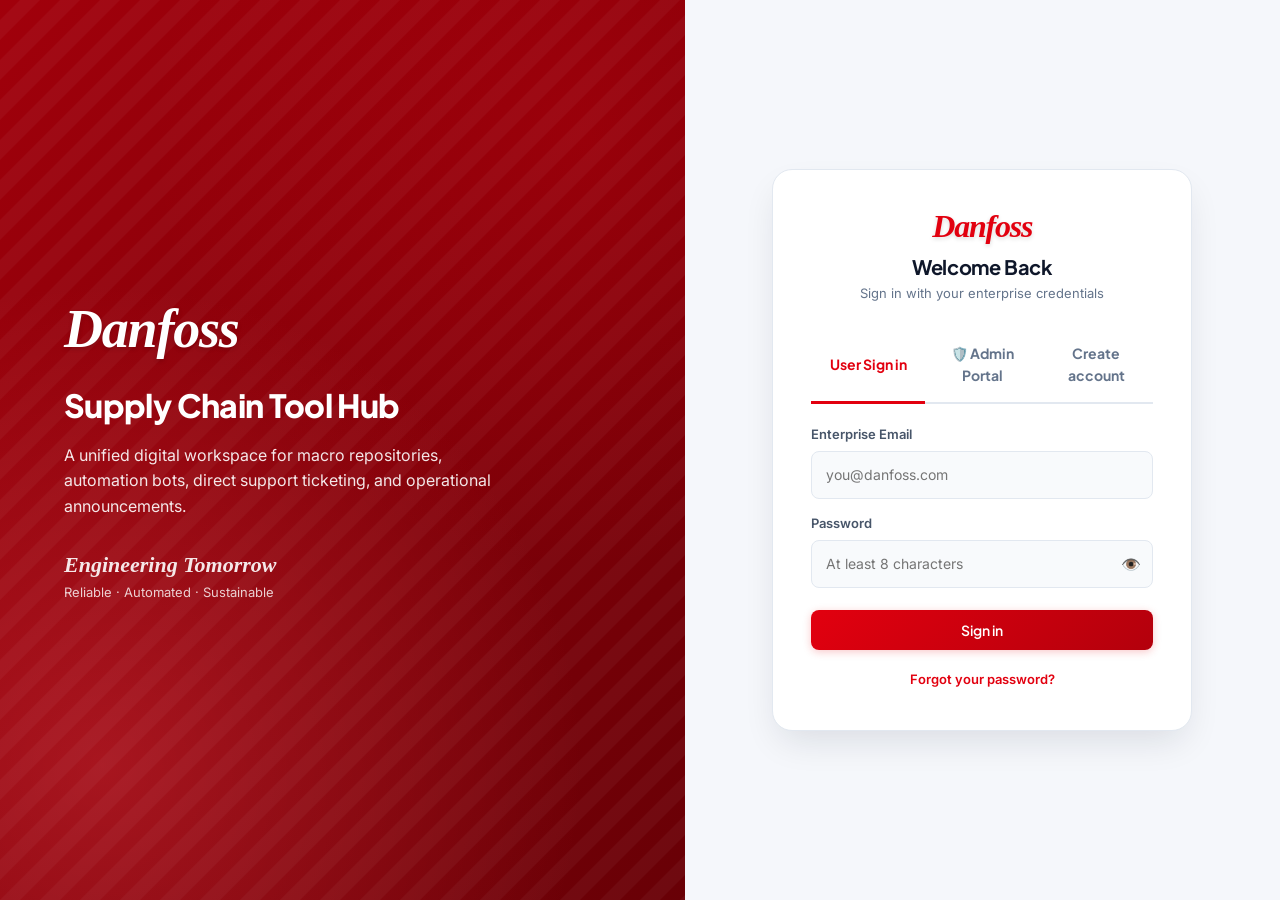
==== commit d0483e34: "fix: route admin tickets to live Tickets flow, add Choice parsing, and dynamic stats fallback" ====
--- a/admin.html
+++ b/admin.html
@@ -3,7 +3,8 @@
 <head>
   <meta charset="utf-8">
   <meta name="viewport" content="width=device-width, initial-scale=1">
-  <meta name="description" content="Admin panel for SC Tool Hub — Manage SharePoint files, users, support tickets, and audit logs.">
+  <meta name="description" content="
+  anel for SC Tool Hub — Manage SharePoint files, users, support tickets, and audit logs.">
   <title>Admin Panel · SC Tool Hub</title>
   <link rel="stylesheet" href="assets/css/style.css">
   <script src="assets/js/config.js"></script>
@@ -385,23 +386,30 @@
   function drawAdminFiles() {
     const st = $("#adminFileStatus");
     const tbody = $("#adminFileTable");
-
-    tbody.innerHTML = ADMIN_FILES.map(f => `
-      <tr>
-        <td>
-          <div style="font-weight: 600; display: flex; align-items: center; gap: 8px;">
-            <span>📊</span>
-            <span>${esc(f.name)}</span>
-          </div>
-        </td>
-        <td>${fmtSize(f.size)}</td>
-        <td>${fmtDate(f.modified)}</td>
-        <td style="text-align: right;">
-          <a class="btn sm alt" href="${esc(getDownloadUrl(f.downloadUrl))}" target="_blank" rel="noopener" title="Download file">⬇</a>
-          <button class="btn sm del-file-btn" style="background:#dc2626;color:#fff;" data-id="${esc(f.id || '')}" data-name="${esc(f.name)}" title="Delete from SharePoint">🗑 Delete</button>
-        </td>
-      </tr>
-    `).join("");
+    if (!Array.isArray(ADMIN_FILES)) ADMIN_FILES = [];
+
+    tbody.innerHTML = ADMIN_FILES.map(f => {
+      const fileName = f.name || f.Name || f.FileLeafRef || "Unnamed File";
+      const fileUrl = f.downloadUrl || f.ServerRelativeUrl || f.__metadata?.media_src || f.__metadata?.uri || "#";
+      const fileSize = f.size || f.Length || f.File_x0020_Size || 0;
+      const fileModified = f.modified || f.TimeLastModified || f.Modified;
+      return `
+        <tr>
+          <td>
+            <div style="font-weight: 600; display: flex; align-items: center; gap: 8px;">
+              <span>📊</span>
+              <span>${esc(fileName)}</span>
+            </div>
+          </td>
+          <td>${fmtSize(fileSize)}</td>
+          <td>${fmtDate(fileModified)}</td>
+          <td style="text-align: right;">
+            <a class="btn sm alt" href="${esc(getDownloadUrl(fileUrl))}" target="_blank" rel="noopener" title="Download file">⬇</a>
+            <button class="btn sm del-file-btn" style="background:#dc2626;color:#fff;" data-id="${esc(f.id || f.UniqueId || '')}" data-name="${esc(fileName)}" title="Delete from SharePoint">🗑 Delete</button>
+          </td>
+        </tr>
+      `;
+    }).join("");
 
     // Safe event delegation for delete action
     tbody.querySelectorAll(".del-file-btn").forEach(btn => {
@@ -438,9 +446,10 @@
 
     try {
       const result = await API.listUsers();
-      ALL_USERS = result.users || [];
+      ALL_USERS = result.users || result.value || [];
       drawUsers();
-    } catch {
+    } catch (err) {
+      console.error("loadUsers error:", err);
       uEmpty.textContent = "⚠️ Failed to load users from SharePoint list.";
     }
   }
@@ -451,28 +460,41 @@
     const uEmpty = $("#userEmpty");
 
     let filtered = ALL_USERS
-      .filter(u => !q || (u.FullName || "").toLowerCase().includes(q) || (u.Email || "").toLowerCase().includes(q))
-      .filter(u => !role || u.Role === role);
+      .filter(u => {
+        const name = (u.FullName || u.Title || "").toLowerCase();
+        const mail = (u.Email || "").toLowerCase();
+        return !q || name.includes(q) || mail.includes(q);
+      })
+      .filter(u => {
+        const r = (spVal(u.Role) || u.Role || "user").toLowerCase();
+        return !role || r === role.toLowerCase();
+      });
 
     const tbody = $("#userTable");
-    tbody.innerHTML = filtered.map(u => `
+    tbody.innerHTML = filtered.map(u => {
+      const roleText = spVal(u.Role) || u.Role || "user";
+      const isActive = u.IsActive !== undefined ? (u.IsActive !== false && u.IsActive !== "No" && u.IsActive !== 0) : true;
+      const userKey = esc(u.Id || u.ID || u.Title || u.Email);
+
+      return `
       <tr>
-        <td style="font-weight: 600;">${esc(u.FullName || "—")}</td>
-        <td>${esc(u.Email)}</td>
+        <td style="font-weight: 600;">${esc(u.FullName || u.Title || "—")}</td>
+        <td>${esc(u.Email || "—")}</td>
         <td>${esc(u.Department || "—")}</td>
-        <td><span class="pill ${u.Role === "admin" ? "Open" : ""}">${esc(u.Role || "user")}</span></td>
-        <td><span class="pill ${u.IsActive ? "Active" : ""}">${u.IsActive ? "Active" : "Disabled"}</span></td>
-        <td>${u.LastLogin ? fmtDate(u.LastLogin) : "Never"}</td>
+        <td><span class="pill ${String(roleText).toLowerCase() === "admin" ? "Open" : ""}">${esc(roleText)}</span></td>
+        <td><span class="pill ${isActive ? "Active" : ""}">${isActive ? "Active" : "Disabled"}</span></td>
+        <td>${u.LastLogin || u.Modified ? fmtDate(u.LastLogin || u.Modified) : "Never"}</td>
         <td style="text-align: right;">
-          <button class="btn sm alt toggle-role-btn" data-userid="${esc(u.Title || u.Id)}" data-role="${u.Role === 'admin' ? 'user' : 'admin'}">
-            ${u.Role === "admin" ? "Demote" : "Promote"}
+          <button class="btn sm alt toggle-role-btn" data-userid="${userKey}" data-role="${String(roleText).toLowerCase() === 'admin' ? 'user' : 'admin'}">
+            ${String(roleText).toLowerCase() === "admin" ? "Demote" : "Promote"}
           </button>
-          <button class="btn sm alt toggle-active-btn" data-userid="${esc(u.Title || u.Id)}" data-active="${!u.IsActive}">
-            ${u.IsActive ? "Disable" : "Enable"}
+          <button class="btn sm alt toggle-active-btn" data-userid="${userKey}" data-active="${!isActive}">
+            ${isActive ? "Disable" : "Enable"}
           </button>
         </td>
       </tr>
-    `).join("");
+      `;
+    }).join("");
 
     // Safe event listeners for user actions
     tbody.querySelectorAll(".toggle-role-btn").forEach(btn => {
@@ -515,6 +537,13 @@
   $("#refreshUsers").onclick = loadUsers;
   loadUsers();
 
+  // Helper to extract value from SharePoint Choice object or primitive
+  const spVal = v => {
+    if (v === null || v === undefined) return null;
+    if (typeof v === "object") return v.Value || v.value || v.Label || v.label || null;
+    return String(v);
+  };
+
   // ── Admin Ticket Management ────────────────────────────────
   let ALL_TICKETS = [];
   async function loadAllTickets() {
@@ -524,9 +553,10 @@
 
     try {
       const result = await API.listAllTickets();
-      ALL_TICKETS = result.tickets || [];
+      ALL_TICKETS = result.tickets || result.value || [];
       drawAllTickets();
-    } catch {
+    } catch (err) {
+      console.error("loadAllTickets error:", err);
       tEmpty.textContent = "⚠️ Failed to load tickets from SharePoint.";
     }
   }
@@ -537,30 +567,44 @@
     const tEmpty = $("#adminTicketEmpty");
 
     let filtered = ALL_TICKETS
-      .filter(t => !q || (t.Title || "").toLowerCase().includes(q) || (t.RequesterName || "").toLowerCase().includes(q))
-      .filter(t => !status || t.Status === status);
+      .filter(t => {
+        const sub = (t.Title || t.Subject || spVal(t.Title) || "").toLowerCase();
+        const req = (t.RequesterName || "").toLowerCase();
+        return !q || sub.includes(q) || req.includes(q);
+      })
+      .filter(t => {
+        const st = spVal(t.Status) || t.Status || "Open";
+        return !status || st.toLowerCase() === status.toLowerCase();
+      });
 
     const tbody = $("#adminTicketTable");
     tbody.innerHTML = filtered.map(t => {
-      const statusClass = esc(t.Status || "Open").replace(/\s+/g, "-");
-      const ticketId = esc(t.Id || t.Title);
+      const statusText = spVal(t.Status) || t.Status || "Open";
+      const statusClass = esc(statusText).replace(/\s+/g, "-");
+      const ticketNum = esc(t.TicketNo || t.ticketNo || t.Id || t.ID || "—");
+      const ticketSubject = esc(t.Title || t.Subject || spVal(t.Title) || "—");
+      const category = esc(spVal(t.Category) || t.Category || "General");
+      const priority = esc(spVal(t.Priority) || t.Priority || "Medium");
+      const ticketId = esc(t.Id || t.ID || t.TicketNo || "");
+      const createdDate = t.CreatedDate || t.Created || t.Modified;
+
       return `
         <tr>
-          <td><strong>#${esc(t.TicketNo || t.Id)}</strong></td>
+          <td><strong>#${ticketNum}</strong></td>
           <td>
-            <div style="font-weight: 600;">${esc(t.Title || "No Subject")}</div>
+            <div style="font-weight: 600;">${ticketSubject}</div>
             ${t.AdminNotes ? `<div style="font-size:12px;color:var(--mu);">Notes: ${esc(t.AdminNotes)}</div>` : ""}
           </td>
           <td>
             ${esc(t.RequesterName || "—")}<br>
             <small style="color:var(--mu);">${esc(t.RequesterEmail || "")}</small>
           </td>
-          <td>${esc(t.Category || "General")}</td>
-          <td>${esc(t.Priority || "Medium")}</td>
-          <td><span class="pill ${statusClass}">${esc(t.Status || "Open")}</span></td>
-          <td>${fmtDate(t.CreatedDate)}</td>
+          <td>${category}</td>
+          <td>${priority}</td>
+          <td><span class="pill ${statusClass}">${statusText}</span></td>
+          <td>${fmtDate(createdDate)}</td>
           <td style="text-align: right;">
-            <button class="btn sm open-modal-btn" data-id="${ticketId}" data-status="${esc(t.Status || 'Open')}">
+            <button class="btn sm open-modal-btn" data-id="${ticketId}" data-status="${esc(statusText)}">
               ✏️ Manage
             </button>
           </td>
@@ -579,7 +623,7 @@
     });
 
     tEmpty.style.display = filtered.length ? "none" : "block";
-    if (!filtered.length) tEmpty.textContent = "No tickets match your filter.";
+    if (!filtered.length) tEmpty.textContent = ALL_TICKETS.length ? "No tickets match your filter." : "No support tickets found.";
   }
 
   $("#modalCancel").onclick = () => $("#ticketModal").classList.remove("show");
